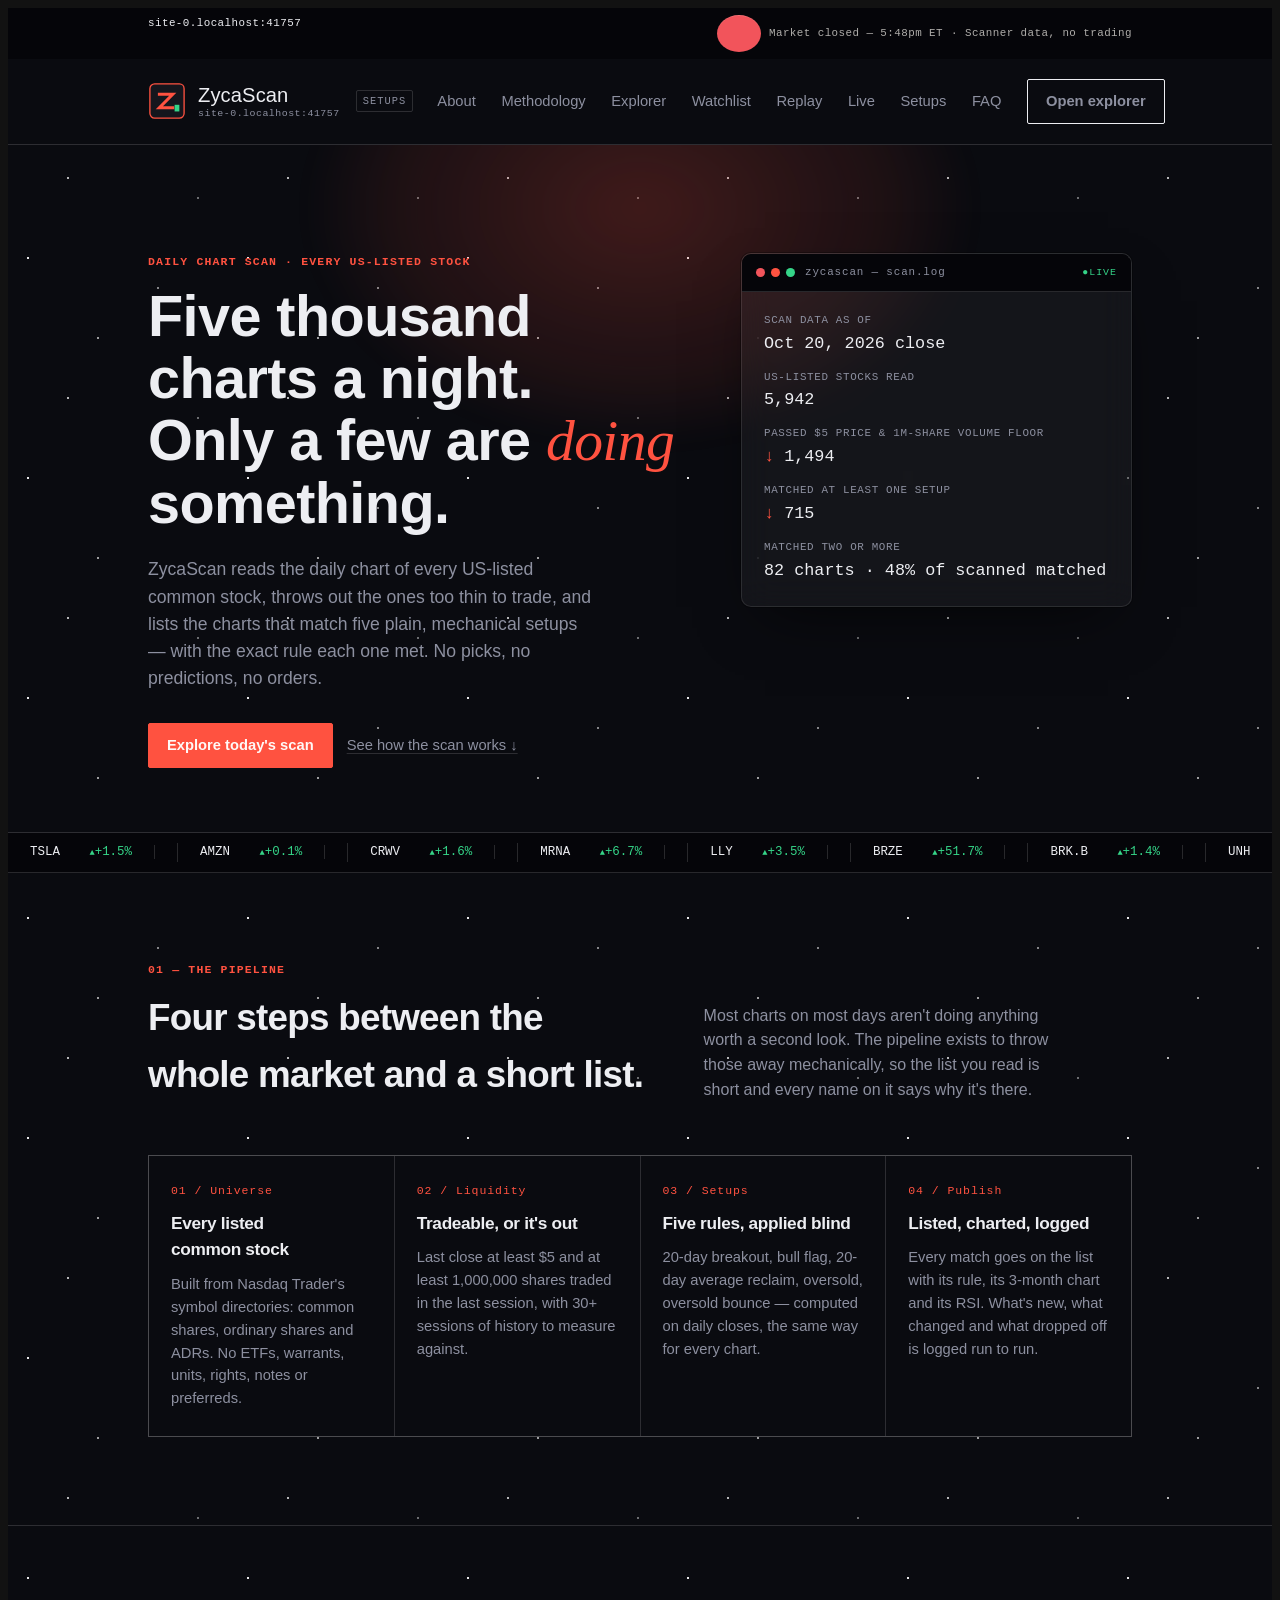
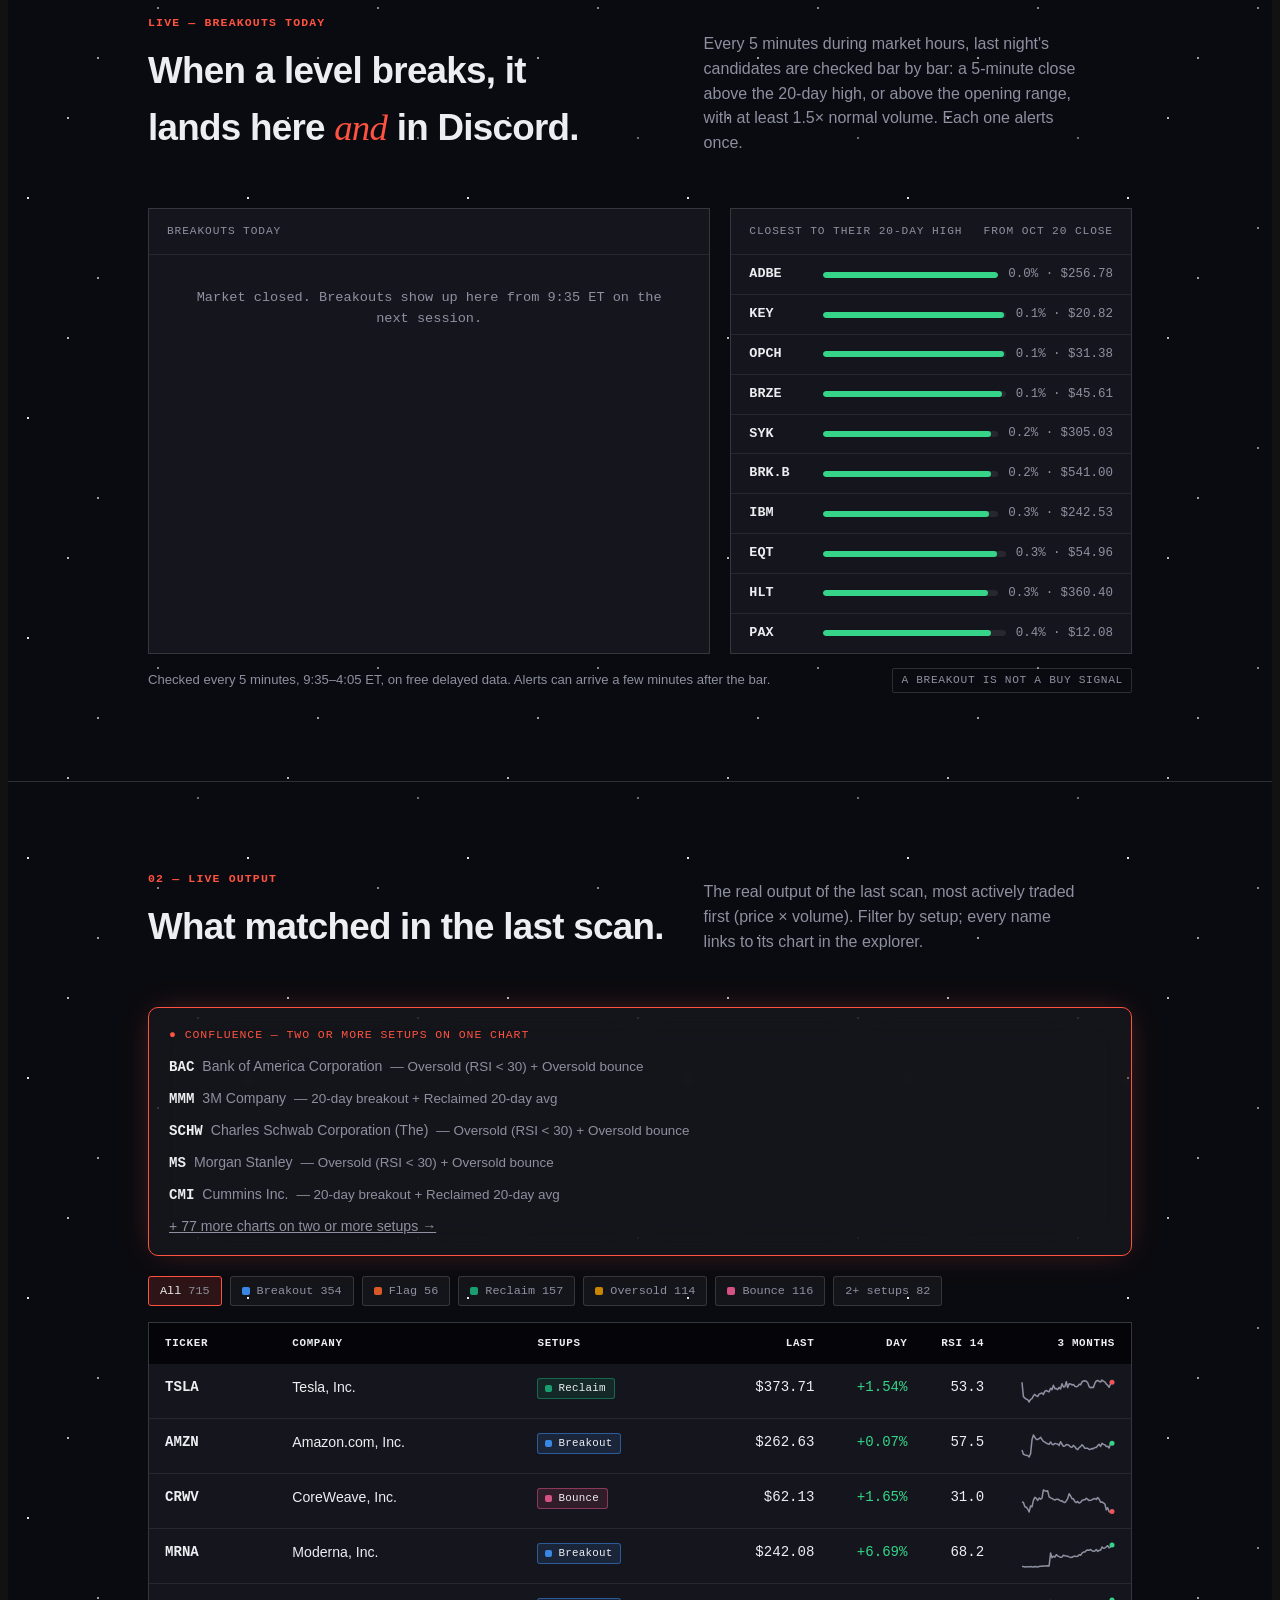
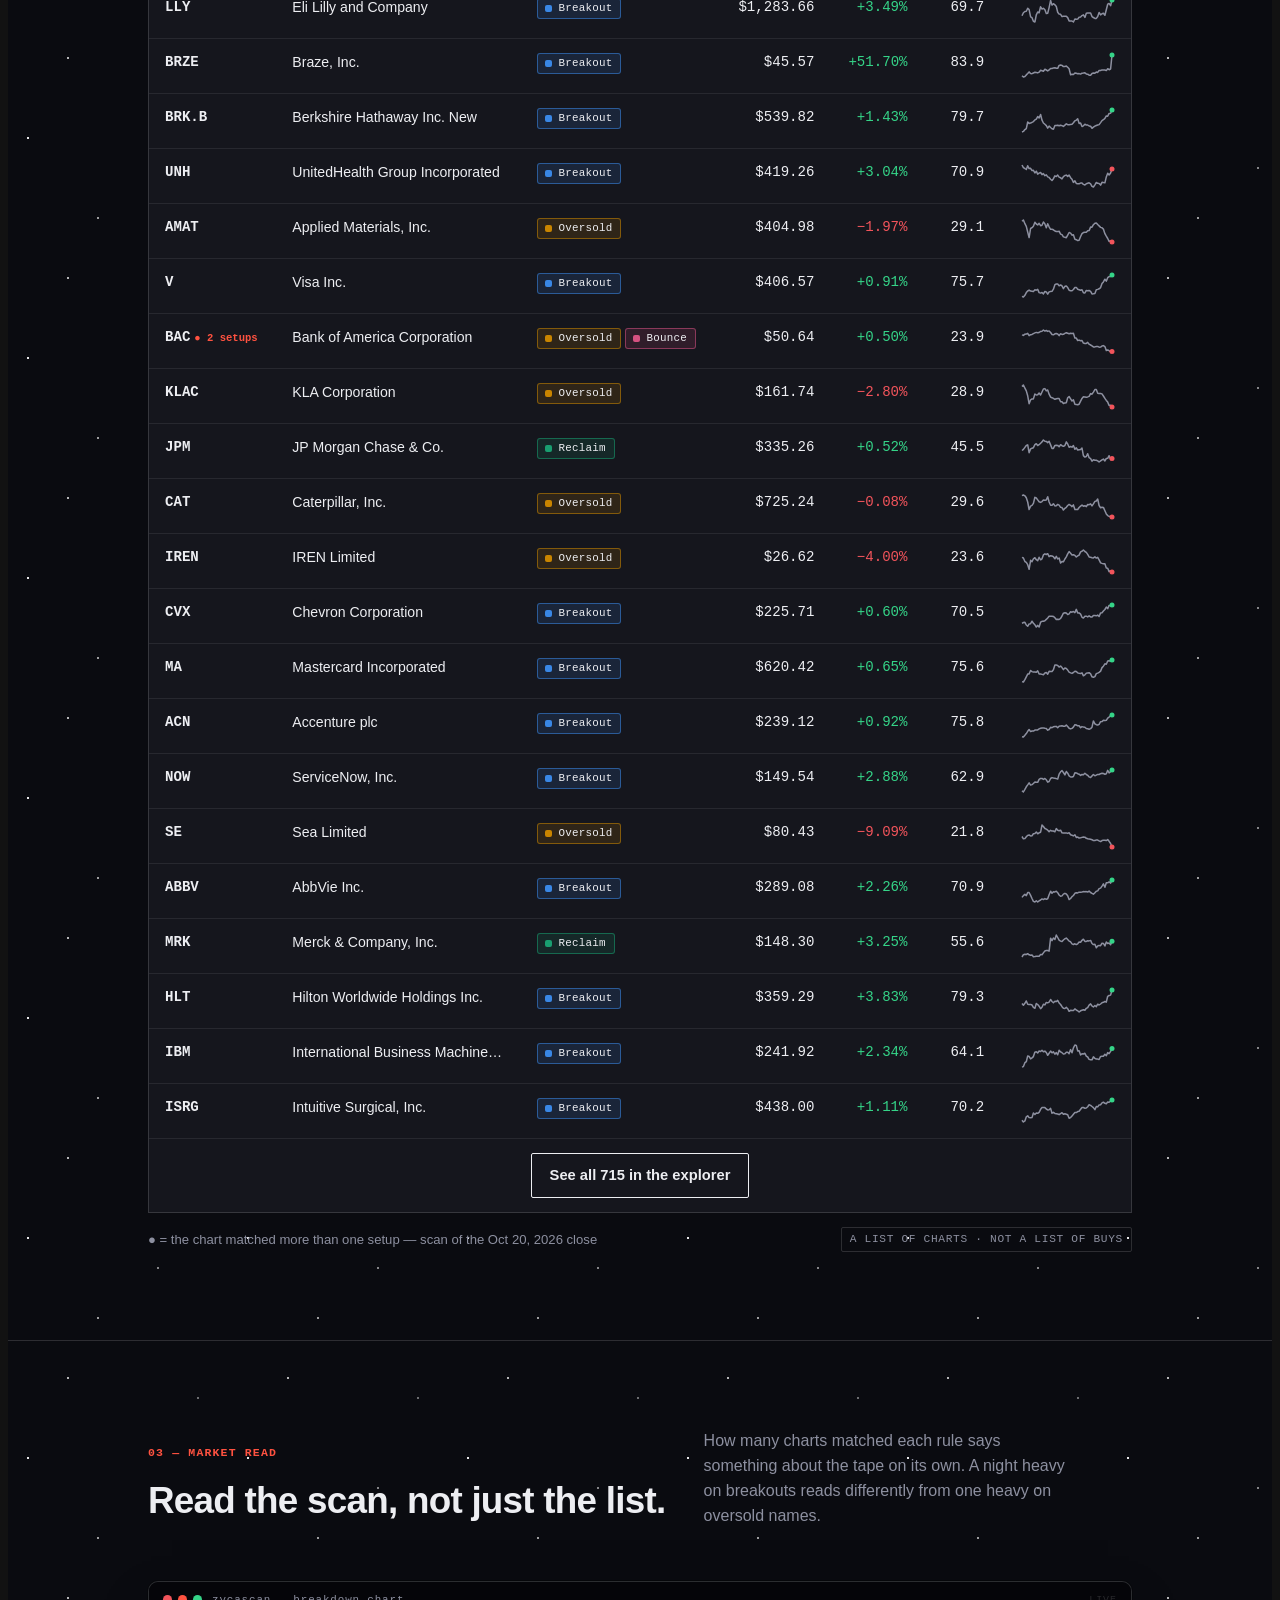
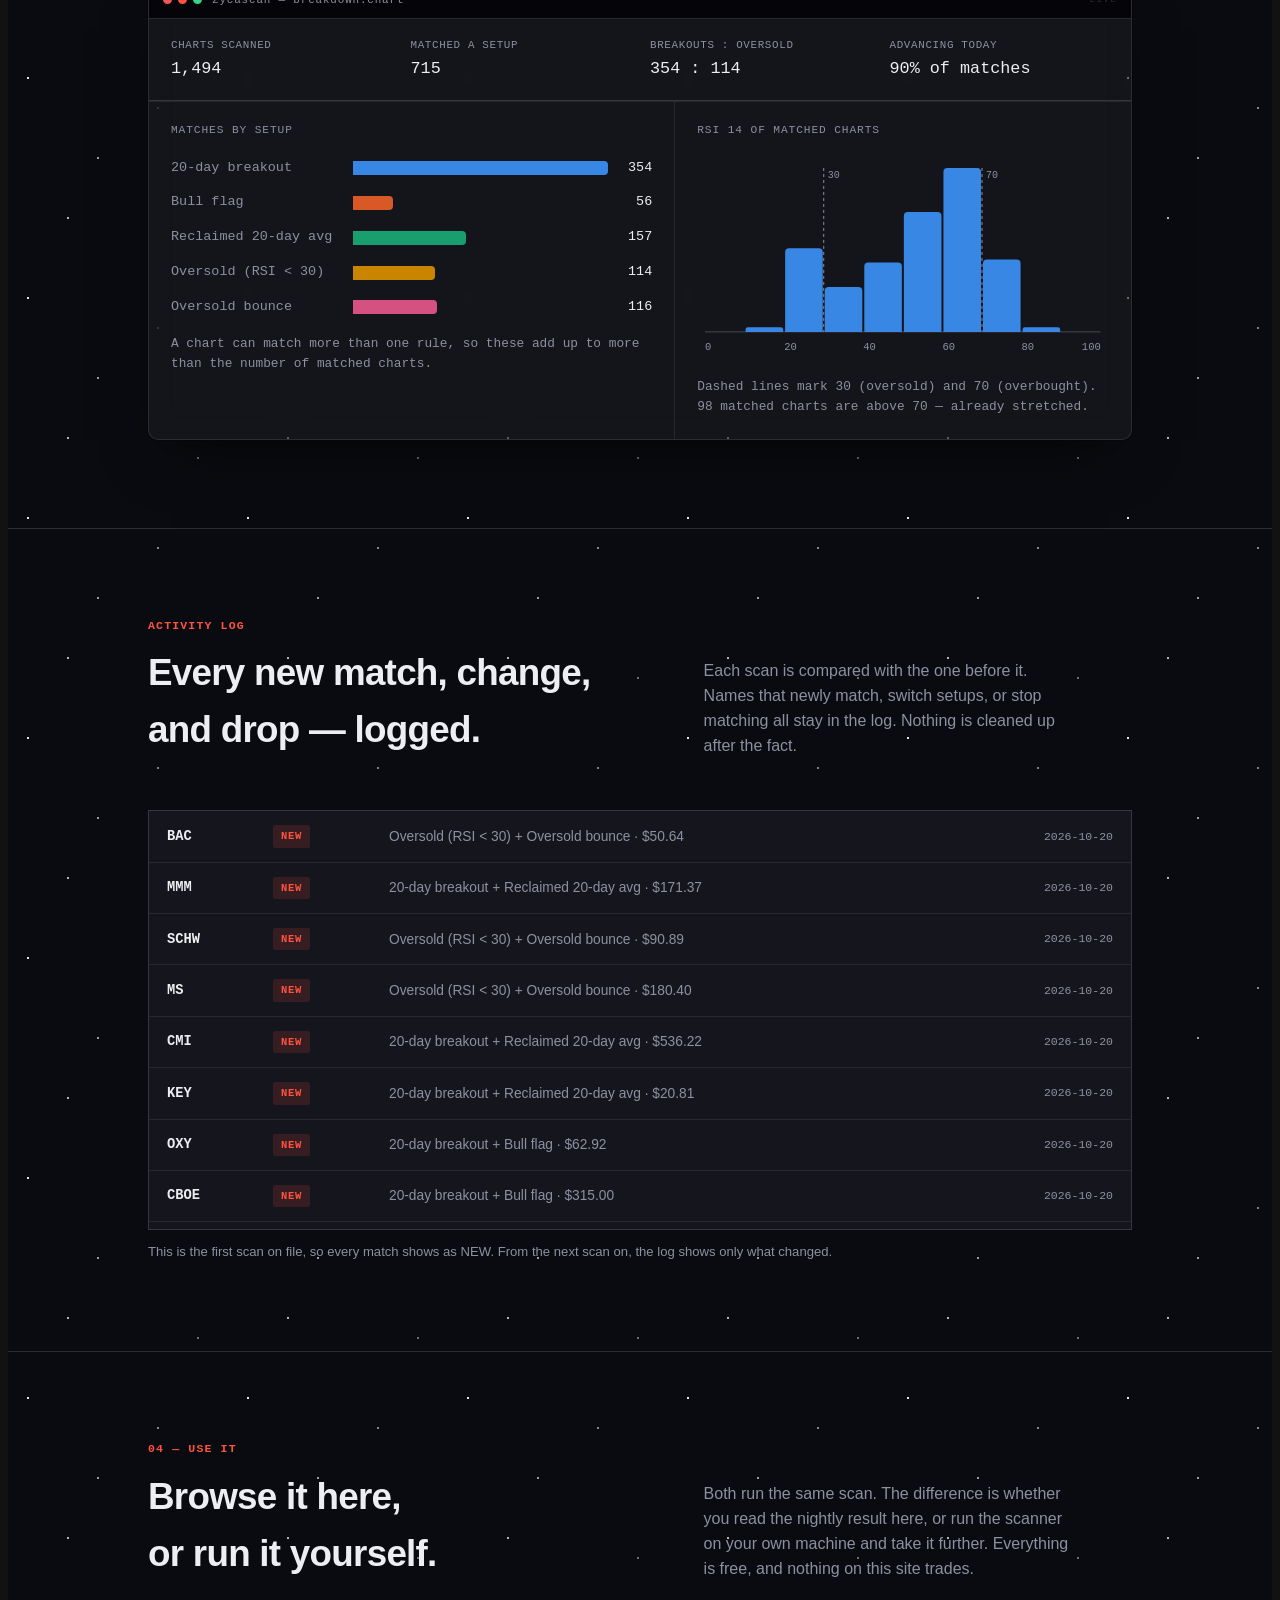
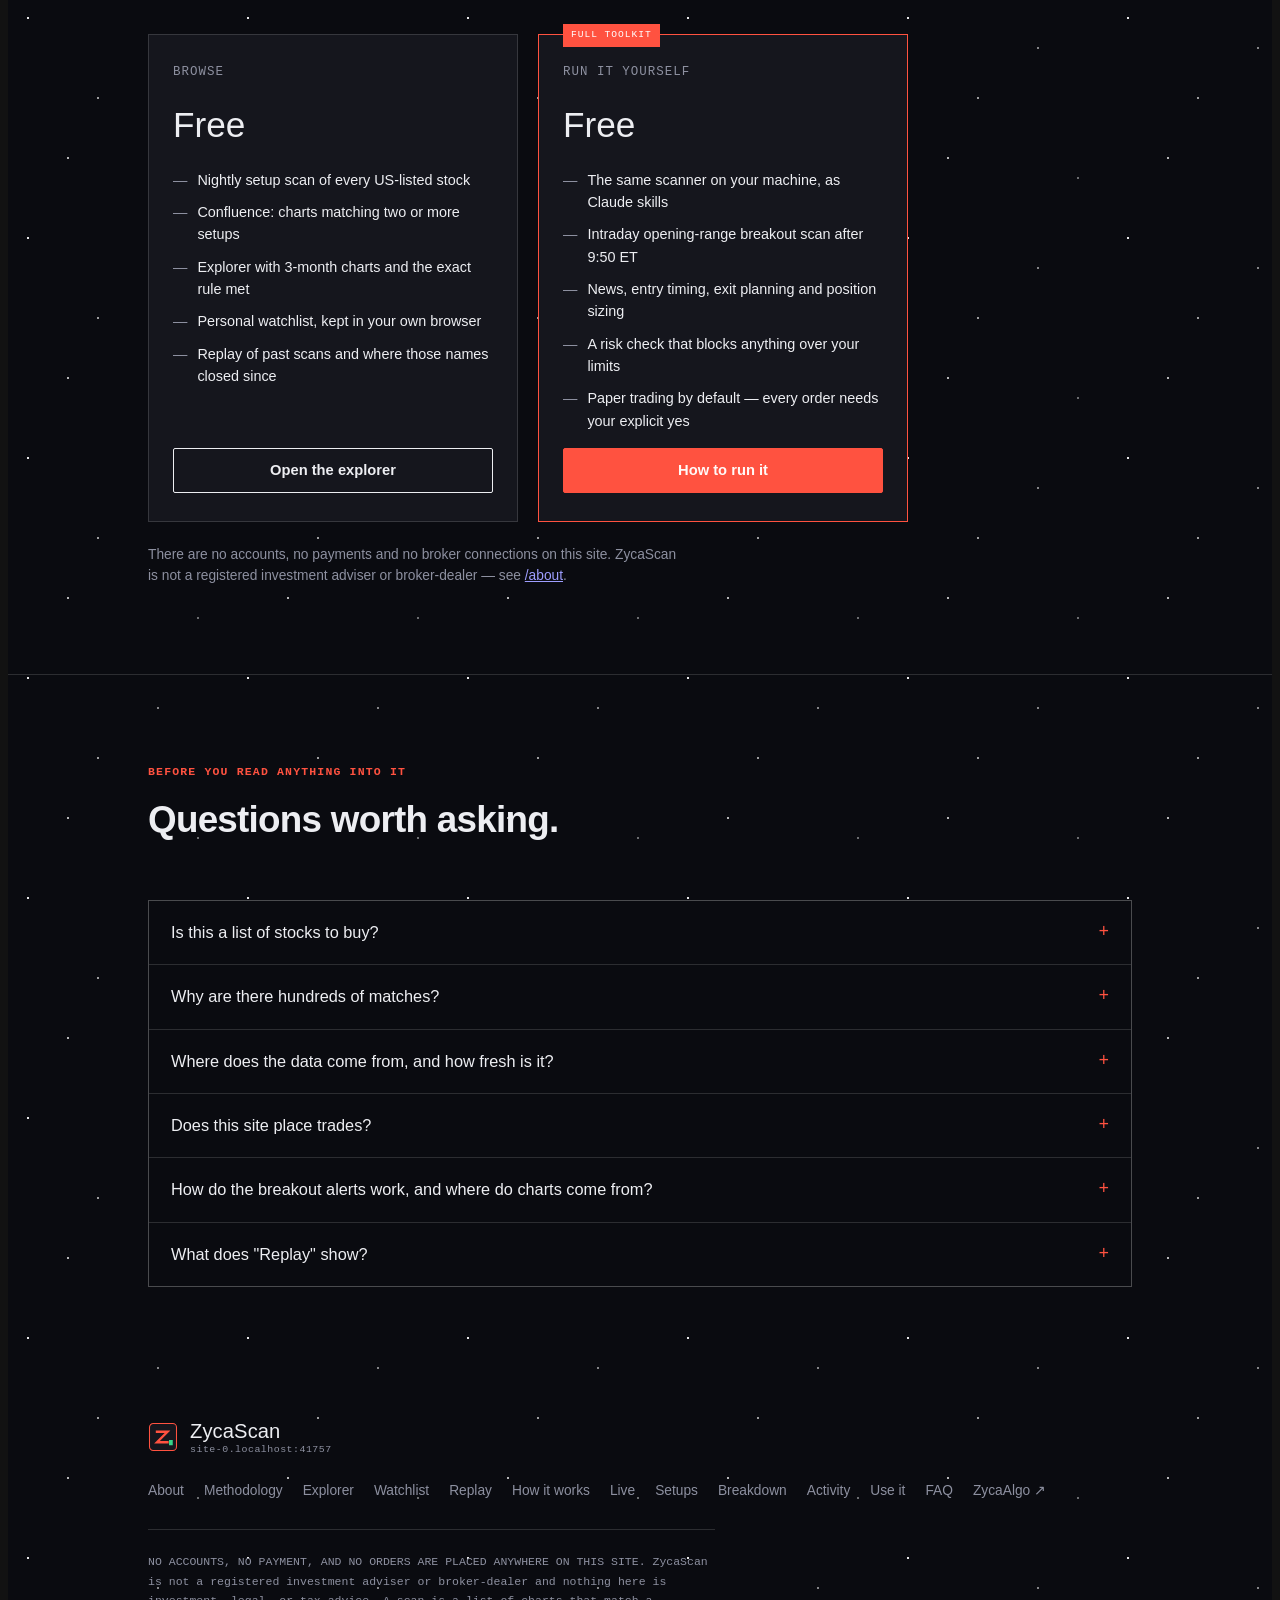
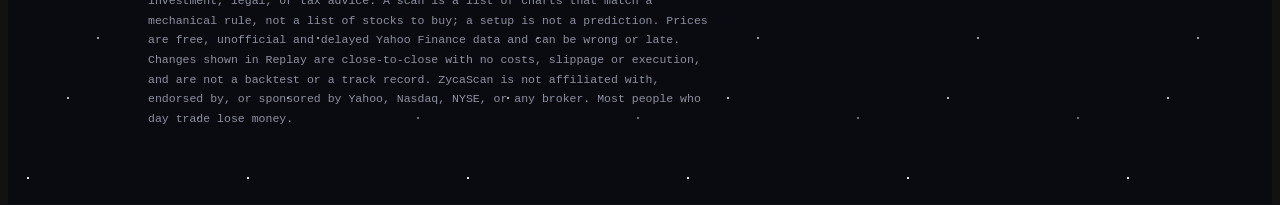
==== index.html @ f296db05 "ZycaScan: nightly setup scan, TradingView charts, Discord breakout alerts Static site (ZycaAlgo look" ====
<!doctype html>
<html lang="en">
<head>
<meta charset="utf-8">
<meta name="viewport" content="width=device-width, initial-scale=1">
<title>ZycaScan &mdash; every US chart, one setup scan a day</title>
<meta name="description" content="ZycaScan reads the daily chart of every US-listed stock, keeps the liquid ones, and lists the charts that match five mechanical setups: 20-day breakouts, bull flags, 20-day average reclaims, oversold, and oversold bounces.">
<link rel="icon" href="data:image/svg+xml,%3Csvg xmlns='http://www.w3.org/2000/svg' viewBox='0 0 40 40'%3E%3Crect x='2' y='2' width='36' height='36' rx='5' fill='%23ff5240' stroke='%23ff5240' stroke-width='1.4'/%3E%3Cpolyline points='12,13 26,13 12,27 26,27' stroke='%230a0b10' stroke-width='3.2' stroke-linecap='square' stroke-linejoin='miter' fill='none'/%3E%3Crect x='28' y='24' width='5' height='7' fill='%2335d488'/%3E%3C/svg%3E">
<link rel="stylesheet" href="/styles.css">
<link rel="stylesheet" href="/scan.css">
<script src="/app.js" defer></script>
</head>
<body>
<div class="il-root" id="top">

  <div data-zs="top"></div>

  <header class="il-hero">
    <div class="il-container il-hero-grid">
      <div>
        <div class="il-eyebrow">Daily chart scan &middot; every US-listed stock</div>
        <h1>Five thousand charts a night.<br>Only a few are <em>doing</em> something.</h1>
        <p class="il-hero-sub">ZycaScan reads the daily chart of every US-listed common stock, throws out the ones too thin to trade, and lists the charts that match five plain, mechanical setups &mdash; with the exact rule each one met. No picks, no predictions, no orders.</p>
        <div class="il-hero-cta">
          <a class="il-btn il-btn-primary" href="/explorer">Explore today's scan</a>
          <a class="il-link" href="#how">See how the scan works &darr;</a>
        </div>
      </div>
      <div class="il-docstamp" id="il-docstamp">
        <div class="il-term-bar">
          <span class="il-term-dots"><span></span><span></span><span></span></span>
          <span class="il-term-title">zycascan &mdash; scan.log</span>
          <span class="il-term-status" id="il-term-status">LOADING</span>
        </div>
        <dl>
          <div>
            <dt>Scan data as of</dt>
            <dd id="stat-asof">&mdash;</dd>
          </div>
          <div>
            <dt>US-listed stocks read</dt>
            <dd id="stat-universe">&mdash;</dd>
          </div>
          <div>
            <dt>Passed $5 price &amp; 1M-share volume floor</dt>
            <dd><span class="il-arrow">&darr;</span> <span id="stat-scanned">&mdash;</span></dd>
          </div>
          <div>
            <dt>Matched at least one setup</dt>
            <dd><span class="il-arrow">&darr;</span> <span id="stat-matched">&mdash;</span></dd>
          </div>
          <div>
            <dt>Matched two or more</dt>
            <dd id="stat-confluence">&mdash;</dd>
          </div>
        </dl>
      </div>
    </div>
  </header>

  <div class="il-ticker-wrap" aria-hidden="true">
    <div class="il-ticker" id="il-ticker-track"><span>Loading scan&hellip;</span></div>
  </div>

  <section class="il-section" id="how">
    <div class="il-container">
      <div class="il-section-head">
        <div>
          <div class="il-eyebrow">01 &mdash; The pipeline</div>
          <h2>Four steps between the whole market and a short list.</h2>
        </div>
        <p>Most charts on most days aren't doing anything worth a second look. The pipeline exists to throw those away mechanically, so the list you read is short and every name on it says why it's there.</p>
      </div>
      <div class="il-steps">
        <div class="il-step">
          <span class="il-step-no">01 / Universe</span>
          <h3>Every listed common stock</h3>
          <p>Built from Nasdaq Trader's symbol directories: common shares, ordinary shares and ADRs. No ETFs, warrants, units, rights, notes or preferreds.</p>
        </div>
        <div class="il-step">
          <span class="il-step-no">02 / Liquidity</span>
          <h3>Tradeable, or it's out</h3>
          <p>Last close at least $5 and at least 1,000,000 shares traded in the last session, with 30+ sessions of history to measure against.</p>
        </div>
        <div class="il-step">
          <span class="il-step-no">03 / Setups</span>
          <h3>Five rules, applied blind</h3>
          <p>20-day breakout, bull flag, 20-day average reclaim, oversold, oversold bounce &mdash; computed on daily closes, the same way for every chart.</p>
        </div>
        <div class="il-step">
          <span class="il-step-no">04 / Publish</span>
          <h3>Listed, charted, logged</h3>
          <p>Every match goes on the list with its rule, its 3-month chart and its RSI. What's new, what changed and what dropped off is logged run to run.</p>
        </div>
      </div>
    </div>
  </section>

  <section class="il-section" id="live">
    <div class="il-container">
      <div class="il-section-head">
        <div>
          <div class="il-eyebrow">Live &mdash; breakouts today</div>
          <h2>When a level breaks, it lands here <em>and</em> in Discord.</h2>
        </div>
        <p>Every 5 minutes during market hours, last night's candidates are checked bar by bar: a 5-minute close above the 20-day high, or above the opening range, with at least 1.5&times; normal volume. Each one alerts once.</p>
      </div>
      <div class="zs-live-grid">
        <div class="zs-panel-box">
          <h3><span id="live-title">Breakouts today</span><span id="live-count"></span></h3>
          <div id="live-list"><div class="il-activity-empty">Loading&hellip;</div></div>
        </div>
        <div class="zs-panel-box">
          <h3><span>Closest to their 20-day high</span><span id="near-asof"></span></h3>
          <div id="near-list"><div class="il-activity-empty">Loading&hellip;</div></div>
        </div>
      </div>
      <div class="il-caption">
        <span id="live-caption">Checked every 5 minutes, 9:35&ndash;4:05 ET, on free delayed data. Alerts can arrive a few minutes after the bar.</span>
        <span class="il-tag">A BREAKOUT IS NOT A BUY SIGNAL</span>
      </div>
    </div>
  </section>

  <section class="il-section" id="setups">
    <div class="il-container">
      <div class="il-section-head">
        <div>
          <div class="il-eyebrow">02 &mdash; Live output</div>
          <h2>What matched in the last scan.</h2>
        </div>
        <p>The real output of the last scan, most actively traded first (price &times; volume). Filter by setup; every name links to its chart in the explorer.</p>
      </div>
      <div id="confluence-highlight" class="il-cluster-highlight" hidden>
        <div class="il-cluster-highlight-head">&#9679; Confluence &mdash; two or more setups on one chart</div>
        <div id="confluence-list" class="il-cluster-highlight-list"></div>
      </div>
      <div class="zs-filters" id="setup-filters" role="group" aria-label="Filter by setup"></div>
      <div class="il-tablewrap">
        <table class="il-signals">
          <thead>
            <tr>
              <th>Ticker</th>
              <th class="zs-col-name">Company</th>
              <th>Setups</th>
              <th class="il-num">Last</th>
              <th class="il-num">Day</th>
              <th class="il-num">RSI 14</th>
              <th class="il-num">3 months</th>
            </tr>
          </thead>
          <tbody id="signals-tbody">
            <tr><td colspan="7" class="zs-muted">Loading the last scan&hellip;</td></tr>
          </tbody>
        </table>
        <div class="zs-more"><a class="il-btn" id="more-link" href="/explorer">See every match in the explorer</a></div>
      </div>
      <div class="il-caption">
        <span>&#9679; = the chart matched more than one setup<span id="signals-asof"></span></span>
        <span class="il-tag">A LIST OF CHARTS &middot; NOT A LIST OF BUYS</span>
      </div>
    </div>
  </section>

  <section class="il-section" id="breakdown">
    <div class="il-container">
      <div class="il-section-head">
        <div>
          <div class="il-eyebrow">03 &mdash; Market read</div>
          <h2>Read the scan, not just the list.</h2>
        </div>
        <p>How many charts matched each rule says something about the tape on its own. A night heavy on breakouts reads differently from one heavy on oversold names.</p>
      </div>
      <div class="il-docstamp">
        <div class="il-term-bar">
          <span class="il-term-dots"><span></span><span></span><span></span></span>
          <span class="il-term-title">zycascan &mdash; breakdown.chart</span>
          <span class="il-term-status" id="chart-term-status">LOADING</span>
        </div>
        <dl class="il-chart-stats">
          <div><dt>Charts scanned</dt><dd id="bd-scanned">&mdash;</dd></div>
          <div><dt>Matched a setup</dt><dd id="bd-matched">&mdash;</dd></div>
          <div><dt>Breakouts : oversold</dt><dd id="bd-tilt">&mdash;</dd></div>
          <div><dt>Advancing today</dt><dd id="bd-adv">&mdash;</dd></div>
        </dl>
        <div class="zs-panels">
          <div class="zs-panel">
            <h3>Matches by setup</h3>
            <div id="setup-bars"></div>
            <p class="zs-panel-note">A chart can match more than one rule, so these add up to more than the number of matched charts.</p>
          </div>
          <div class="zs-panel">
            <h3>RSI 14 of matched charts</h3>
            <div id="rsi-hist"></div>
            <p class="zs-panel-note" id="rsi-note">Dashed lines mark 30 (oversold) and 70 (overbought).</p>
          </div>
        </div>
      </div>
    </div>
  </section>

  <section class="il-section" id="activity">
    <div class="il-container">
      <div class="il-section-head">
        <div>
          <div class="il-eyebrow">Activity log</div>
          <h2>Every new match, change, and drop &mdash; logged.</h2>
        </div>
        <p>Each scan is compared with the one before it. Names that newly match, switch setups, or stop matching all stay in the log. Nothing is cleaned up after the fact.</p>
      </div>
      <div class="il-activity-list" id="activity-list">
        <div class="il-activity-empty">Loading activity&hellip;</div>
      </div>
      <p class="zs-activity-note" id="activity-note"></p>
    </div>
  </section>

  <section class="il-section" id="use">
    <div class="il-container">
      <div class="il-section-head">
        <div>
          <div class="il-eyebrow">04 &mdash; Use it</div>
          <h2>Browse it here, or run it yourself.</h2>
        </div>
        <p>Both run the same scan. The difference is whether you read the nightly result here, or run the scanner on your own machine and take it further. Everything is free, and nothing on this site trades.</p>
      </div>
      <div class="il-tiers il-tiers-two">
        <div class="il-tier">
          <span class="il-tier-name">Browse</span>
          <div class="il-tier-price">Free</div>
          <ul>
            <li>Nightly setup scan of every US-listed stock</li>
            <li>Confluence: charts matching two or more setups</li>
            <li>Explorer with 3-month charts and the exact rule met</li>
            <li>Personal watchlist, kept in your own browser</li>
            <li>Replay of past scans and where those names closed since</li>
          </ul>
          <a class="il-btn" href="/explorer">Open the explorer</a>
        </div>
        <div class="il-tier il-tier-featured zs-tier-run">
          <span class="il-tier-name">Run it yourself</span>
          <div class="il-tier-price">Free</div>
          <ul>
            <li>The same scanner on your machine, as Claude skills</li>
            <li>Intraday opening-range breakout scan after 9:50 ET</li>
            <li>News, entry timing, exit planning and position sizing</li>
            <li>A risk check that blocks anything over your limits</li>
            <li>Paper trading by default &mdash; every order needs your explicit yes</li>
          </ul>
          <a class="il-btn il-btn-primary" href="/methodology#run-it">How to run it</a>
        </div>
      </div>
      <p class="il-tier-note">There are no accounts, no payments and no broker connections on this site. ZycaScan is not a registered investment adviser or broker-dealer &mdash; see <a href="/about#legal">/about</a>.</p>
    </div>
  </section>

  <section class="il-section" id="faq" style="border-bottom:none;">
    <div class="il-container">
      <div class="il-section-head">
        <div>
          <div class="il-eyebrow">Before you read anything into it</div>
          <h2>Questions worth asking.</h2>
        </div>
      </div>
      <div class="il-faq">
        <details class="il-faq-item">
          <summary>Is this a list of stocks to buy?</summary>
          <div class="il-faq-body">No. It's a list of charts that matched a mechanical rule on the last close. A setup is a description of what a chart did, not a prediction of what it will do, and plenty of breakouts fail the next day. ZycaScan doesn't know your money, your risk, or your plan.</div>
        </details>
        <details class="il-faq-item">
          <summary>Why are there hundreds of matches?</summary>
          <div class="il-faq-body">Because the rules are deliberately simple and run on daily closes only. On a strong day hundreds of charts close at a 20-day high; on a weak one, hundreds go oversold. Use the filters, look at confluence, and start from names you already know.</div>
        </details>
        <details class="il-faq-item">
          <summary>Where does the data come from, and how fresh is it?</summary>
          <div class="il-faq-body">The symbol list comes from Nasdaq Trader's public directories; prices come from Yahoo Finance's free chart data, which is unofficial and can lag or be wrong. The scan runs on completed daily closes, so it describes the last session, not the market right now. The timestamp on every page says which close it is.</div>
        </details>
        <details class="il-faq-item">
          <summary>Does this site place trades?</summary>
          <div class="il-faq-body">No. There is no account, no broker connection and no order anywhere on this site. If you run the scanner yourself as Claude skills, orders go to a paper account by default and only after a risk check passes and you type an explicit yes for that one order.</div>
        </details>
        <details class="il-faq-item">
          <summary>How do the breakout alerts work, and where do charts come from?</summary>
          <div class="il-faq-body">Each night the scan sets a 20-day-high level for up to 150 candidates. Every 5 minutes during market hours, a 5-minute bar that closes above its level (or above the opening range) on at least 1.5&times; normal volume is posted to Discord once and listed in the Live section. Detection runs on free Yahoo data. The interactive charts in the explorer are TradingView's own embedded widget, on TradingView's data, so prices can differ slightly. See <a href="/methodology#alerts">the methodology</a> for the exact rules.</div>
        </details>
        <details class="il-faq-item">
          <summary>What does "Replay" show?</summary>
          <div class="il-faq-body">What each past scan listed, and the change from the close it was flagged at to the latest close. Close to close, no costs, no slippage, and only as many scans as have been run. It's a record, not a backtest and not a track record.</div>
        </details>
      </div>
    </div>
  </section>

  <div data-zs="footer"></div>
</div>

<script>
document.addEventListener('DOMContentLoaded', function () {
  var ZS = window.ZS;
  var TOP_N = 25;
  var filter = 'all';
  var data = null;

  function setLive(id, text) { var el = document.getElementById(id); if (el) el.textContent = text; }

  ZS.load('latest.json').then(function (d) {
    data = d;
    var f = d.funnel || {};
    document.getElementById('il-docstamp').classList.add('il-live');
    setLive('il-term-status', 'LIVE');
    setLive('stat-asof', ZS.dateLabel(d.as_of) + ' close');
    ZS.animateCount(document.getElementById('stat-universe'), f.universe || 0, function (v) { return ZS.int(Math.round(v)); });
    ZS.animateCount(document.getElementById('stat-scanned'), f.scanned || 0, function (v) { return ZS.int(Math.round(v)); });
    ZS.animateCount(document.getElementById('stat-matched'), f.matched || 0, function (v) { return ZS.int(Math.round(v)); });
    setLive('stat-confluence', ZS.int(f.confluence) + ' charts · ' + (f.scanned ? (f.matched / f.scanned * 100).toFixed(0) : '0') + '% of scanned matched');
    setLive('signals-asof', ' — scan of the ' + ZS.dateLabel(d.as_of) + ' close');

    ticker(d);
    filters(d);
    table();
    confluence(d);
    breakdown(d);
  }).catch(function (e) {
    setLive('il-term-status', 'NO DATA');
    document.getElementById('signals-tbody').innerHTML = '<tr><td colspan="7" class="zs-muted">No scan published yet. Run the scanner and scripts/build_data.py, then redeploy.</td></tr>';
    console.error(e);
  });

  function ticker(d) {
    var track = document.getElementById('il-ticker-track');
    var items = d.hits.filter(function (h) { return h.chg != null; }).slice(0, 18);
    if (!items.length) return;
    var html = items.map(function (h) {
      return '<span>' + ZS.esc(h.s) + ' <span class="' + (h.chg >= 0 ? 'il-up' : 'il-down') + '">' + ZS.pct(h.chg, 1).replace('−', '-') + '</span></span>';
    }).join('');
    track.innerHTML = html + html;
  }

  function filters(d) {
    var box = document.getElementById('setup-filters');
    var multi = d.hits.filter(function (h) { return h.set.length > 1; }).length;
    var opts = [{ id: 'all', label: 'All', n: d.hits.length }]
      .concat(ZS.SETUPS.map(function (s) { return { id: s.id, label: s.short, n: d.counts[s.id] || 0, color: s.color }; }))
      .concat([{ id: 'multi', label: '2+ setups', n: multi }]);
    box.innerHTML = opts.map(function (o) {
      return '<button type="button" class="zs-filter" data-f="' + o.id + '" aria-pressed="' + (o.id === filter) + '">' +
        (o.color ? '<i style="background:' + o.color + '"></i>' : '') + ZS.esc(o.label) + ' <span class="zs-n">' + ZS.int(o.n) + '</span></button>';
    }).join('');
    box.addEventListener('click', function (e) {
      var b = e.target.closest('[data-f]');
      if (!b) return;
      filter = b.getAttribute('data-f');
      box.querySelectorAll('[data-f]').forEach(function (x) { x.setAttribute('aria-pressed', x === b); });
      table();
    });
  }

  function matches(h) {
    if (filter === 'all') return true;
    if (filter === 'multi') return h.set.length > 1;
    return h.set.indexOf(filter) !== -1;
  }

  function table() {
    var rows = data.hits.filter(matches);
    var tbody = document.getElementById('signals-tbody');
    tbody.innerHTML = rows.slice(0, TOP_N).map(function (h) { return ZS.hitRow(h, { clickable: true }); }).join('') ||
      '<tr><td colspan="7" class="zs-muted">Nothing matched this setup in the last scan.</td></tr>';
    var more = document.getElementById('more-link');
    more.textContent = rows.length > TOP_N ? 'See all ' + ZS.int(rows.length) + ' in the explorer' : 'Open the explorer';
    more.href = '/explorer' + (filter !== 'all' ? '?setup=' + filter : '');
  }

  document.getElementById('signals-tbody').addEventListener('click', function (e) {
    var tr = e.target.closest('tr[data-s]');
    if (tr) location.href = '/explorer?s=' + encodeURIComponent(tr.getAttribute('data-s'));
  });
  document.getElementById('signals-tbody').addEventListener('keydown', function (e) {
    var tr = e.target.closest('tr[data-s]');
    if (tr && (e.key === 'Enter' || e.key === ' ')) { e.preventDefault(); location.href = '/explorer?s=' + encodeURIComponent(tr.getAttribute('data-s')); }
  });

  function confluence(d) {
    var multi = d.hits.filter(function (h) { return h.set.length > 1; });
    if (!multi.length) return;
    // three-setup charts first, then the most traded
    multi.sort(function (a, b) { return b.set.length - a.set.length || b.dv - a.dv; });
    document.getElementById('confluence-list').innerHTML = multi.slice(0, 5).map(function (h) {
      return '<div class="il-cluster-item"><a class="il-cluster-ticker" href="/explorer?s=' + encodeURIComponent(h.s) + '">' + ZS.esc(h.s) + '</a>' +
        '<span class="il-cluster-company">' + ZS.esc(h.n) + '</span>' +
        '<span class="il-cluster-insiders">' + h.set.map(function (s) { return ZS.SETUP[s] ? ZS.SETUP[s].label : s; }).join(' + ') + '</span></div>';
    }).join('') + (multi.length > 5 ? '<div class="il-cluster-item zs-muted"><a href="/explorer?setup=multi">+ ' + (multi.length - 5) + ' more charts on two or more setups &rarr;</a></div>' : '');
    document.getElementById('confluence-highlight').hidden = false;
  }

  function breakdown(d) {
    var f = d.funnel || {};
    setLive('chart-term-status', 'LIVE');
    ZS.animateCount(document.getElementById('bd-scanned'), f.scanned || 0, function (v) { return ZS.int(Math.round(v)); });
    ZS.animateCount(document.getElementById('bd-matched'), f.matched || 0, function (v) { return ZS.int(Math.round(v)); });
    var bo = d.counts.breakout_20d || 0, os = d.counts.oversold || 0;
    setLive('bd-tilt', bo + ' : ' + os);
    var withChg = d.hits.filter(function (h) { return h.chg != null; });
    var adv = withChg.filter(function (h) { return h.chg > 0; }).length;
    var advEl = document.getElementById('bd-adv');
    advEl.textContent = withChg.length ? (adv / withChg.length * 100).toFixed(0) + '% of matches' : '—';

    var scanned = f.scanned || 1;
    ZS.hbars(document.getElementById('setup-bars'), ZS.SETUPS.map(function (s) {
      var meta = (d.setups || []).filter(function (x) { return x.id === s.id; })[0] || {};
      var n = d.counts[s.id] || 0;
      return {
        label: s.label, value: n, color: s.color,
        tip: '<b>' + ZS.esc(s.label) + '</b><br>' + ZS.int(n) + ' charts · ' + (n / scanned * 100).toFixed(1) + '% of scanned<br><span class="zs-muted">' + ZS.esc(meta.rule || '') + '</span>'
      };
    }));

    var bins = [];
    for (var i = 0; i < 10; i++) bins.push({ label: String(i * 10), value: 0, lo: i * 10 });
    d.hits.forEach(function (h) { if (h.rsi != null) bins[Math.min(9, Math.floor(h.rsi / 10))].value++; });
    bins.forEach(function (b) { b.tip = '<b>RSI ' + b.lo + '–' + (b.lo + 10) + '</b><br>' + ZS.int(b.value) + ' matched charts'; });
    ZS.histogram(document.getElementById('rsi-hist'), bins, [{ at: 30, label: '30' }, { at: 70, label: '70' }]);
    var hot = d.hits.filter(function (h) { return h.rsi >= 70; }).length;
    setLive('rsi-note', 'Dashed lines mark 30 (oversold) and 70 (overbought). ' + hot + ' matched charts are above 70 — already stretched.');
  }

  // Live breakouts + closest to their level
  Promise.all([
    ZS.load('alerts/today.json').catch(function () { return null; }),
    ZS.load('alerts/candidates.json').catch(function () { return null; })
  ]).then(function (res) {
    var today = res[0], cand = res[1];
    var list = document.getElementById('live-list');
    var nyDate = ZS.nyNow().date;
    var alerts = (today && today.alerts) || [];
    var isToday = today && today.date === nyDate;
    document.getElementById('live-title').textContent = today && !isToday && alerts.length
      ? 'Breakouts · ' + ZS.dateLabel(today.date) : 'Breakouts today';
    document.getElementById('live-count').textContent = alerts.length ? alerts.length + ' alert' + (alerts.length === 1 ? '' : 's') : '';
    if (!alerts.length || (!isToday && !alerts.length)) {
      var st = ZS.marketState();
      list.innerHTML = '<div class="il-activity-empty">' + (st.open
        ? 'No breakouts yet today. Watching ' + ((cand && cand.levels.length) || 0) + ' levels and ' + ((cand && cand.orb.length) || 0) + ' opening ranges.'
        : 'Market closed. Breakouts show up here from 9:35 ET on the next session.') + '</div>';
    } else {
      list.innerHTML = alerts.slice().reverse().slice(0, 25).map(function (x) {
        var detail = '<b>' + ZS.money(x.close) + '</b> &gt; ' + ZS.money(x.level) +
          ' · ' + ZS.pct(x.over, 1) + (x.vol != null ? ' · ' + x.vol.toFixed(1) + '× vol' : '') + (x.gap ? ' · gap' : '');
        return '<div class="zs-break-row">' +
          '<span class="zs-break-time">' + ZS.esc(x.bar) + '</span>' +
          '<a class="zs-break-sym" href="/explorer?s=' + encodeURIComponent(x.s) + '">' + ZS.esc(x.s) + '</a>' +
          '<span class="zs-break-kind zs-k-' + x.type + '">' + (x.type === '20d' ? '20-DAY HIGH' : 'OPEN RANGE') + '</span>' +
          '<span class="zs-break-detail" title="' + ZS.esc(x.n || '') + '">' + detail + '</span>' +
          '<a class="zs-break-link" href="https://www.tradingview.com/chart/?symbol=' + encodeURIComponent(x.s) + '" target="_blank" rel="noopener">TradingView &#8599;</a>' +
          '</div>';
      }).join('');
    }
    if (today && today.checked_at) {
      var t = new Date(today.checked_at);
      document.getElementById('live-caption').textContent = 'Updated ' + t.toLocaleTimeString('en-US', { timeZone: 'America/New_York', hour: 'numeric', minute: '2-digit' }) +
        ' ET · every 5 minutes, 9:35–4:05 ET, on free delayed data. Alerts can arrive a few minutes after the bar.';
    }

    var near = document.getElementById('near-list');
    var rows = ((cand && cand.levels) || []).filter(function (x) { return x.dist > 0; })
      .sort(function (a, b) { return a.dist - b.dist; }).slice(0, 10);
    if (cand) document.getElementById('near-asof').textContent = 'from ' + ZS.dateLabel(cand.as_of, false) + ' close';
    near.innerHTML = rows.length ? rows.map(function (x) {
      var w = Math.max(4, 100 - x.dist * 20); // 0% away = full bar, 5%+ away = nearly empty
      return '<div class="zs-near-row"><a class="zs-break-sym" href="/explorer?s=' + encodeURIComponent(x.s) + '">' + ZS.esc(x.s) + '</a>' +
        '<span class="zs-near-bar" title="' + x.dist.toFixed(2) + '% below ' + ZS.money(x.level) + '"><i style="width:' + w.toFixed(0) + '%"></i></span>' +
        '<span class="zs-near-val">' + x.dist.toFixed(1) + '% · ' + ZS.money(x.level) + '</span></div>';
    }).join('') : '<div class="il-activity-empty">No levels set yet. They are built after each nightly scan.</div>';
  });

  // Activity log
  ZS.load('activity.json').then(function (a) {
    var list = document.getElementById('activity-list');
    var ev = a.events || [];
    if (!ev.length) { list.innerHTML = '<div class="il-activity-empty">No activity logged yet.</div>'; return; }
    var badge = { NEW: ['zs-new', 'NEW'], DROPPED: ['zs-dropped', 'DROPPED'], CHANGED: ['zs-changed', 'CHANGED'] };
    list.innerHTML = ev.slice(0, 30).map(function (e) {
      var b = badge[e.type] || ['', e.type];
      var labels = e.set.map(function (s) { return ZS.SETUP[s] ? ZS.SETUP[s].label : s; }).join(' + ');
      var detail = e.type === 'DROPPED' ? 'no longer matches — was ' + labels
        : e.type === 'CHANGED' ? labels + ' (was ' + e.was.map(function (s) { return ZS.SETUP[s] ? ZS.SETUP[s].label : s; }).join(' + ') + ')'
        : labels;
      detail += e.p != null ? ' · ' + ZS.money(e.p) : '';
      return '<div class="il-activity-row">' +
        '<span class="il-activity-ticker">' + ZS.esc(e.s) + '</span>' +
        '<span class="il-activity-badge ' + b[0] + '">' + b[1] + '</span>' +
        '<span class="il-activity-detail" title="' + ZS.esc(detail) + '">' + ZS.esc(detail) + '</span>' +
        '<span class="il-activity-time">' + ZS.esc(e.date) + '</span></div>';
    }).join('');
    var dates = {};
    ev.forEach(function (e) { dates[e.date] = 1; });
    if (Object.keys(dates).length === 1 && a.first_run === ev[0].date) {
      document.getElementById('activity-note').textContent = 'This is the first scan on file, so every match shows as NEW. From the next scan on, the log shows only what changed.';
    } else {
      document.getElementById('activity-note').textContent = 'Showing the 30 most recent events. Within a day, charts on more setups and the most traded come first.';
    }
  }).catch(function () {
    document.getElementById('activity-list').innerHTML = '<div class="il-activity-empty">No activity logged yet.</div>';
  });
});
</script>
</body>
</html>
---- styles.css ----
/* Dark trading-terminal theme: near-black stock, off-white type, a
     brighter red accent that can actually glow. Cards read as glass
     panels floating over a starfield rather than flat fills. */
  :root {
    color-scheme: dark;
    --paper: #0a0b10;
    --paper-raised: #15161d;
    --ink: #edeef2;
    --ink-soft: #8d90a0;
    --navy: #ff5240;
    --navy-deep: #050509;
    --stamp: #ff5240;
    --stamp-soft: rgba(255, 82, 64, 0.14);
    --signal: #35d488;
    --loss: #f2545b;
    --line: rgba(255, 255, 255, 0.14);
    --line-soft: rgba(255, 255, 255, 0.08);
    --focus: #ff5240;
    --ink-invert: #edeef2;
    --glass-bg: rgba(255, 255, 255, 0.045);
    --glass-border: rgba(255, 255, 255, 0.1);
  }

  * { box-sizing: border-box; }

  .il-root {
    --font-display: -apple-system, BlinkMacSystemFont, "Helvetica Neue", Helvetica, Arial, sans-serif;
    --font-serif: "Iowan Old Style", "Palatino Linotype", Palatino, Georgia, "Times New Roman", serif;
    --font-body: -apple-system, BlinkMacSystemFont, "Segoe UI", Roboto, Helvetica, Arial, sans-serif;
    --font-mono: ui-monospace, "SF Mono", "Cascadia Code", "Roboto Mono", Menlo, Consolas, monospace;
    position: relative;
    isolation: isolate;
    background-color: var(--paper);
    /* Starfield: three layered radial-gradient tiles at different scales/
       opacities so the dots read as depth rather than a flat repeat. */
    background-image:
      radial-gradient(1.2px 1.2px at 20px 30px, rgba(255,255,255,0.9) 100%, transparent),
      radial-gradient(1px 1px at 90px 110px, rgba(255,255,255,0.6) 100%, transparent),
      radial-gradient(1.5px 1.5px at 150px 60px, rgba(255,255,255,0.5) 100%, transparent),
      radial-gradient(1px 1px at 60px 170px, rgba(255,255,255,0.7) 100%, transparent),
      radial-gradient(1px 1px at 190px 190px, rgba(255,255,255,0.4) 100%, transparent);
    background-size: 220px 220px;
    background-repeat: repeat;
    color: var(--ink);
    font-family: var(--font-body);
    line-height: 1.55;
    font-size: 16px;
    overflow-x: hidden;
  }
  .il-root::before {
    content: "";
    position: absolute;
    top: -120px;
    left: 50%;
    width: 900px;
    height: 640px;
    transform: translateX(-50%);
    background: radial-gradient(closest-side, rgba(255,82,64,0.22), rgba(255,82,64,0.08) 55%, transparent 75%);
    filter: blur(10px);
    pointer-events: none;
    z-index: -1;
  }
  .il-root > * { position: relative; }
  h1 em, h2 em, .il-lede em { font-family: var(--font-serif); font-style: italic; font-weight: 400; color: var(--stamp); }

  .il-root h1, .il-root h2, .il-root h3 {
    font-family: var(--font-display);
    font-weight: 800;
    letter-spacing: -0.02em;
    text-wrap: balance;
    margin: 0;
    color: var(--ink);
  }

  .il-eyebrow {
    font-family: var(--font-mono);
    font-size: 0.72rem;
    letter-spacing: 0.1em;
    text-transform: uppercase;
    color: var(--stamp);
    font-weight: 700;
  }

  .il-container {
    max-width: 1080px;
    margin: 0 auto;
    padding: 0 clamp(20px, 4vw, 48px);
  }

  /* ---------- TOP UTILITY BAR ---------- */
  .il-topbar {
    background: var(--navy-deep);
    color: var(--ink-invert);
  }
  .il-topbar-inner {
    display: flex;
    justify-content: space-between;
    gap: 16px;
    padding: 7px clamp(20px, 4vw, 48px);
    font-family: var(--font-mono);
    font-size: 0.68rem;
    letter-spacing: 0.04em;
  }
  .il-topbar-inner span:last-child { color: rgba(241,239,233,0.72); }
  .il-market {
    display: flex;
    align-items: center;
    gap: 8px;
    min-width: 0;
  }
  @media (max-width: 480px) {
    .il-topbar-inner { flex-wrap: nowrap; }
    .il-topbar-inner > span:first-child { overflow: hidden; text-overflow: ellipsis; white-space: nowrap; }
    .il-market > span:last-child { display: none; } /* "· Paper Trading Environment" - already stated on the page itself */
  }
  .il-market-dot {
    width: 6px;
    height: 6px;
    border-radius: 50%;
    background: var(--line);
    display: inline-block;
  }
  .il-market-dot.il-open { background: var(--signal); box-shadow: 0 0 6px var(--signal); }
  .il-market-dot.il-closed { background: var(--loss); }

  /* ---------- NAV / LETTERHEAD ---------- */
  .il-nav {
    border-bottom: 1px solid var(--line);
    background: var(--paper);
  }
  .il-nav-inner {
    display: flex;
    align-items: center;
    justify-content: space-between;
    padding: 20px clamp(20px, 4vw, 48px);
    max-width: 1080px;
    margin: 0 auto;
    gap: 24px;
  }
  .il-wordmark {
    display: flex;
    align-items: center;
    gap: 12px;
    white-space: nowrap;
    text-decoration: none;
    color: var(--ink);
  }
  .il-logomark { flex-shrink: 0; display: block; }
  .il-logomark .il-lm-bezel { fill: var(--paper-raised); stroke: var(--stamp); }
  .il-logomark .il-lm-z { stroke: var(--stamp); }
  .il-logomark .il-lm-cursor { fill: var(--signal); animation: il-blink 1.2s steps(1) infinite; }
  @media (prefers-reduced-motion: reduce) {
    .il-logomark .il-lm-cursor { animation: none; }
  }
  .il-brand-text {
    display: flex;
    flex-direction: column;
    line-height: 1.2;
    gap: 1px;
  }
  .il-brand-name {
    font-family: var(--font-display);
    font-size: 1.26rem;
    letter-spacing: 0.005em;
  }
  .il-brand-url {
    font-family: var(--font-mono);
    font-size: 0.62rem;
    letter-spacing: 0.05em;
    color: var(--ink-soft);
  }
  .il-wordmark .il-mark {
    font-family: var(--font-mono);
    font-size: 0.65rem;
    letter-spacing: 0.1em;
    color: var(--ink-soft);
    border: 1px solid var(--line);
    padding: 2px 6px;
    border-radius: 2px;
    margin-left: 4px;
  }
  .il-navlinks {
    display: flex;
    align-items: center;
    gap: clamp(12px, 2vw, 32px);
    font-size: 0.92rem;
  }
  @media (max-width: 980px) {
    .il-navlinks a[href="#how"], .il-navlinks a[href="#faq"], .il-navlinks a[href="/methodology"], .il-navlinks a[href="/explorer"], .il-navlinks a[href="/watchlist"], .il-navlinks a[href="/account"] { display: none; }
  }
  @media (max-width: 760px) {
    .il-navlinks a[href="#activity"] { display: none; }
  }
  .il-navlinks a {
    color: var(--ink-soft);
    text-decoration: none;
    white-space: nowrap;
  }
  .il-navlinks a:hover, .il-navlinks a:focus-visible { color: var(--ink); }

  /* ---------- MOBILE NAV (checkbox-driven, no JS required) ---------- */
  .il-nav-toggle-input { position: absolute; opacity: 0; pointer-events: none; }
  .il-nav-toggle-label {
    display: none;
    align-items: center;
    justify-content: center;
    width: 38px;
    height: 38px;
    border: 1px solid var(--line);
    border-radius: 6px;
    background: var(--glass-bg);
    cursor: pointer;
    flex-shrink: 0;
  }
  .il-nav-toggle-label svg { display: block; }
  .il-nav-toggle-input:focus-visible ~ .il-nav-toggle-label { outline: 2px solid var(--focus); outline-offset: 2px; }
  @media (max-width: 640px) {
    .il-nav {  position: relative; }
    .il-nav-toggle-label { display: flex; }
    .il-navlinks {
      display: none;
      position: absolute;
      top: 100%;
      left: 0;
      right: 0;
      flex-direction: column;
      align-items: stretch;
      gap: 0;
      background: var(--paper-raised);
      border-bottom: 1px solid var(--line);
      box-shadow: 0 16px 32px -12px rgba(0,0,0,0.5);
      padding: 6px clamp(20px, 4vw, 48px) 16px;
      z-index: 60;
    }
    /* every link shows in the mobile menu, overriding the desktop-only breakpoint hides above */
    .il-navlinks a { display: block !important; padding: 13px 0; border-bottom: 1px solid var(--line-soft); }
    .il-navlinks .il-btn { margin-top: 12px; text-align: center; }
    .il-nav-toggle-input:checked ~ .il-navlinks { display: flex; }
  }

  .il-btn {
    font-family: var(--font-body);
    font-size: 0.92rem;
    font-weight: 600;
    border: 1px solid var(--ink);
    background: transparent;
    color: var(--ink);
    padding: 10px 18px;
    border-radius: 2px;
    cursor: pointer;
    white-space: nowrap;
    transition: transform 0.12s ease, background 0.12s ease, color 0.12s ease;
    /* Also used on <a> now that the CTAs are real links - an inline anchor
       would drop the vertical padding and pick up an underline. */
    display: inline-block;
    text-decoration: none;
    text-align: center;
  }
  .il-btn:hover { background: var(--ink); color: var(--paper); }
  .il-btn:focus-visible, .il-root a:focus-visible, .il-root button:focus-visible, .il-root input:focus-visible {
    outline: 2px solid var(--focus);
    outline-offset: 2px;
  }
  .il-btn-primary {
    background: var(--stamp);
    border-color: var(--stamp);
    color: #fff9f7;
  }
  .il-btn-primary:hover { background: var(--navy-deep); border-color: var(--navy-deep); color: #fff; transform: translateY(-1px); }

  /* ---------- HERO ---------- */
  .il-hero {
    padding: clamp(56px, 9vw, 108px) 0 clamp(40px, 6vw, 64px);
    border-bottom: 1px solid var(--line);
  }
  .il-hero-grid {
    display: grid;
    grid-template-columns: minmax(0, 1.15fr) minmax(240px, 0.85fr);
    gap: clamp(32px, 5vw, 64px);
    align-items: start;
  }
  .il-hero h1 {
    font-size: clamp(2.3rem, 4.6vw, 3.6rem);
    line-height: 1.08;
    margin-top: 14px;
    letter-spacing: -0.01em;
  }
  .il-hero h1 em {
    font-family: var(--font-serif);
    font-style: italic;
    font-weight: 400;
    color: var(--stamp);
  }
  .il-hero-sub {
    margin-top: 22px;
    font-size: 1.1rem;
    color: var(--ink-soft);
    max-width: 46ch;
  }
  .il-hero-cta {
    display: flex;
    gap: 14px;
    margin-top: 30px;
    flex-wrap: wrap;
    align-items: center;
  }
  .il-hero-cta .il-link {
    font-size: 0.92rem;
    color: var(--ink-soft);
    text-decoration: underline;
    text-underline-offset: 3px;
    text-decoration-color: var(--line);
  }

  .il-docstamp {
    border: 1px solid var(--glass-border);
    background: var(--glass-bg);
    backdrop-filter: blur(16px);
    -webkit-backdrop-filter: blur(16px);
    font-family: var(--font-mono);
    font-size: 0.78rem;
    border-radius: 10px;
    overflow: hidden;
    box-shadow: 0 0 0 1px rgba(0,0,0,0.3), 0 24px 60px -24px rgba(0,0,0,0.7);
  }
  .il-term-bar {
    display: flex;
    align-items: center;
    gap: 10px;
    padding: 10px 14px;
    border-bottom: 1px solid var(--line);
    background: var(--navy-deep);
  }
  .il-term-dots { display: flex; gap: 6px; }
  .il-term-dots span { width: 9px; height: 9px; border-radius: 50%; display: block; }
  .il-term-dots span:nth-child(1) { background: var(--loss); }
  .il-term-dots span:nth-child(2) { background: var(--stamp); }
  .il-term-dots span:nth-child(3) { background: var(--signal); }
  .il-term-title {
    font-size: 0.68rem;
    letter-spacing: 0.08em;
    color: var(--ink-soft);
  }
  .il-term-status {
    margin-left: auto;
    font-size: 0.62rem;
    letter-spacing: 0.1em;
    color: var(--line);
  }
  .il-term-src {
    display: flex;
    align-items: center;
    gap: 5px;
    font-family: var(--font-mono);
    font-size: 0.68rem;
    color: var(--ink-soft);
    text-decoration: none;
    padding-left: 12px;
    border-left: 1px solid var(--line);
  }
  .il-term-src:hover, .il-term-src:focus-visible { color: var(--stamp); }
  .il-docstamp.il-live .il-term-status { color: var(--signal); }
  .il-docstamp.il-live .il-term-status::before {
    content: "\25CF ";
    animation: il-blink 1.4s steps(1) infinite;
  }
  @keyframes il-blink { 50% { opacity: 0.2; } }
  @media (prefers-reduced-motion: reduce) {
    .il-docstamp.il-live .il-term-status::before { animation: none; }
  }
  .il-docstamp dl { margin: 0; display: grid; gap: 12px; padding: 20px 22px 22px; }
  .il-docstamp dt { color: var(--ink-soft); font-size: 0.68rem; letter-spacing: 0.06em; text-transform: uppercase; }
  .il-docstamp dd { margin: 2px 0 0; color: var(--ink); font-size: 1.05rem; font-variant-numeric: tabular-nums; }
  .il-docstamp .il-arrow { color: var(--stamp); }

  /* ---------- PORTFOLIO CHART ---------- */
  .il-docstamp .il-chart-stats {
    display: grid;
    grid-template-columns: repeat(4, 1fr);
    gap: 20px;
    border-bottom: 1px solid var(--line);
    padding: 18px 22px;
    margin: 0;
  }
  .il-chart-stats dd.il-negative { color: var(--loss); }
  .il-chart-stats dd.il-positive { color: var(--signal); }
  .il-chart-canvas-wrap { padding: 20px 22px 10px; }
  .il-chart-canvas { width: 100%; height: auto; display: block; }
  .il-chart-legend {
    display: flex;
    flex-wrap: wrap;
    gap: 18px;
    padding: 0 22px 20px;
    font-family: var(--font-mono);
    font-size: 0.74rem;
    color: var(--ink-soft);
  }
  .il-legend-item { display: inline-flex; align-items: center; gap: 7px; }
  .il-legend-swatch { width: 14px; height: 2px; display: inline-block; }
  .il-legend-strategy { background: var(--signal); }
  .il-legend-bench { background: var(--ink-soft); }

  /* Realised results from closed positions. Kept visually quieter than the
     equity curve above it: with a handful of trades these figures carry far
     less weight than the curve does, and shouldn't look like they carry more. */
  .il-closed { border-top: 1px solid var(--line); padding: 16px 22px 20px; }
  .il-closed-head { display: flex; align-items: baseline; gap: 10px; }
  .il-closed-title {
    font-family: var(--font-mono);
    font-size: 0.72rem;
    letter-spacing: 0.08em;
    text-transform: uppercase;
    color: var(--ink-soft);
  }
  .il-closed-n {
    font-family: var(--font-mono);
    font-size: 0.72rem;
    color: var(--ink-soft);
    font-variant-numeric: tabular-nums;
  }
  .il-closed-stats {
    display: grid;
    grid-template-columns: repeat(3, minmax(0, 1fr));
    gap: 18px;
    margin: 14px 0 0;
  }
  .il-closed-stats dt {
    font-family: var(--font-mono);
    font-size: 0.68rem;
    letter-spacing: 0.05em;
    text-transform: uppercase;
    color: var(--ink-soft);
  }
  .il-closed-stats dd {
    margin: 3px 0 0;
    font-size: 1.02rem;
    font-variant-numeric: tabular-nums;
  }
  .il-closed-note {
    margin: 12px 0 0;
    font-size: 0.82rem;
    line-height: 1.5;
    color: var(--ink-soft);
    max-width: 62ch;
  }
  @media (max-width: 560px) {
    .il-closed-stats { grid-template-columns: 1fr 1fr; }
  }
  @media (max-width: 860px) {
    .il-docstamp .il-chart-stats { grid-template-columns: repeat(2, 1fr); }
  }
  @media (max-width: 640px) {
    .il-docstamp .il-chart-stats { grid-template-columns: 1fr; gap: 10px; }
  }

  /* ---------- LIVE ACTIVITY FEED ---------- */
  .il-activity-list {
    border: 1px solid var(--line);
    background: var(--paper-raised);
    max-height: 420px;
    overflow-y: auto;
  }
  .il-activity-empty {
    padding: 32px;
    text-align: center;
    color: var(--ink-soft);
    font-family: var(--font-mono);
    font-size: 0.85rem;
  }
  .il-activity-row {
    display: grid;
    grid-template-columns: 90px 100px minmax(0, 1fr) auto;
    gap: 16px;
    align-items: center;
    padding: 14px 18px;
    border-bottom: 1px solid var(--line-soft);
    font-size: 0.86rem;
    transition: background-color 0.15s ease;
  }
  .il-activity-row:last-child { border-bottom: none; }
  .il-activity-row:hover { background: var(--stamp-soft); }
  @media (prefers-reduced-motion: reduce) {
    .il-activity-row { transition: none; }
  }
  .il-activity-ticker { font-family: var(--font-mono); font-weight: 600; }
  .il-activity-badge {
    font-family: var(--font-mono);
    font-size: 0.66rem;
    letter-spacing: 0.06em;
    padding: 3px 8px;
    border-radius: 2px;
    justify-self: start;
    white-space: nowrap;
  }
  .il-activity-badge.il-entry { background: var(--stamp-soft); color: var(--stamp); font-weight: 700; }
  .il-activity-badge.il-skip { background: var(--line-soft); color: var(--ink-soft); }
  .il-activity-badge.il-exit { background: var(--navy-deep); color: var(--ink-invert); font-weight: 700; }
  .il-activity-detail { color: var(--ink-soft); overflow: hidden; text-overflow: ellipsis; white-space: nowrap; }
  .il-activity-time { font-family: var(--font-mono); font-size: 0.72rem; color: var(--ink-soft); white-space: nowrap; }
  @media (max-width: 640px) {
    .il-activity-row { grid-template-columns: 1fr; gap: 4px; }
    .il-activity-time { justify-self: start; }
  }

  /* ---------- TICKER STRIP ---------- */
  .il-ticker-wrap {
    border-bottom: 1px solid var(--line);
    background: var(--navy-deep);
    overflow: hidden;
    white-space: nowrap;
  }
  .il-ticker {
    display: inline-flex;
    padding: 10px 0;
    animation: il-scroll 38s linear infinite;
    font-family: var(--font-mono);
    font-size: 0.78rem;
    color: var(--ink-invert);
  }
  .il-ticker span {
    padding: 0 22px;
    border-right: 1px solid rgba(255,255,255,0.14);
    font-variant-numeric: tabular-nums;
  }
  .il-ticker .il-up { color: var(--signal); }
  .il-ticker .il-up::before { content: "\25B2 "; font-size: 0.7em; }
  .il-ticker .il-down { color: var(--loss); }
  .il-ticker .il-down::before { content: "\25BC "; font-size: 0.7em; }
  @keyframes il-scroll {
    from { transform: translateX(0); }
    to { transform: translateX(-50%); }
  }
  @media (prefers-reduced-motion: reduce) {
    .il-ticker { animation: none; }
  }

  /* ---------- SECTION SHELL ---------- */
  .il-section {
    padding: clamp(48px, 7vw, 88px) 0;
    border-bottom: 1px solid var(--line);
  }
  /* Scroll-reveal: JS adds .il-reveal-init only after confirming it can run,
     so content stays visible by default if JS is disabled or fails. */
  .il-section.il-reveal-init {
    opacity: 0;
    transform: translateY(14px);
    transition: opacity 0.5s ease, transform 0.5s ease;
  }
  .il-section.il-reveal-init.il-visible {
    opacity: 1;
    transform: none;
  }
  @media (prefers-reduced-motion: reduce) {
    .il-section.il-reveal-init { opacity: 1; transform: none; transition: none; }
  }
  .il-section-head {
    display: grid;
    grid-template-columns: minmax(0, 0.55fr) minmax(0, 0.45fr);
    gap: 32px;
    align-items: end;
    margin-bottom: clamp(32px, 5vw, 52px);
  }
  .il-section-head h2 {
    font-size: clamp(1.7rem, 3vw, 2.3rem);
    margin-top: 10px;
  }
  .il-section-head p { color: var(--ink-soft); margin: 0; max-width: 42ch; }

  /* ---------- HOW IT WORKS ---------- */
  .il-steps {
    display: grid;
    grid-template-columns: repeat(4, minmax(0, 1fr));
    gap: 1px;
    background: var(--line);
    border: 1px solid var(--line);
  }
  .il-step {
    background: var(--paper);
    padding: 26px 22px;
    display: flex;
    flex-direction: column;
    gap: 10px;
    transition: background 0.15s ease, box-shadow 0.15s ease;
  }
  .il-step:hover {
    background: var(--paper-raised);
    box-shadow: inset 2px 0 0 var(--stamp);
  }
  .il-step .il-step-no {
    font-family: var(--font-mono);
    font-size: 0.72rem;
    color: var(--stamp);
    letter-spacing: 0.08em;
  }
  .il-step h3 { font-size: 1.08rem; }
  .il-step p { margin: 0; font-size: 0.92rem; color: var(--ink-soft); }

  @media (max-width: 760px) {
    .il-steps { grid-template-columns: 1fr 1fr; }
    .il-section-head { grid-template-columns: 1fr; }
    .il-hero-grid { grid-template-columns: 1fr; }
  }
  @media (max-width: 520px) {
    .il-steps { grid-template-columns: 1fr; }
  }

  /* ---------- SIGNALS TABLE ---------- */
  .il-tablewrap {
    overflow-x: auto;
    border: 1px solid var(--line);
    background: var(--paper-raised);
  }
  table.il-signals {
    width: 100%;
    border-collapse: collapse;
    font-size: 0.88rem;
    min-width: 640px;
    color: var(--ink);
  }
  table.il-signals th {
    text-align: left;
    font-family: var(--font-mono);
    font-size: 0.68rem;
    letter-spacing: 0.06em;
    text-transform: uppercase;
    color: var(--ink-invert);
    background: var(--navy-deep);
    padding: 12px 16px;
    white-space: nowrap;
  }
  table.il-signals td {
    padding: 13px 16px;
    border-bottom: 1px solid var(--line-soft);
    vertical-align: top;
    color: var(--ink);
  }
  table.il-signals tr:last-child td { border-bottom: none; }
  table.il-signals tbody tr { transition: background-color 0.15s ease; }
  table.il-signals tbody tr:hover { background: var(--stamp-soft); }
  @media (prefers-reduced-motion: reduce) {
    table.il-signals tbody tr { transition: none; }
  }
  table.il-signals .il-num { font-family: var(--font-mono); font-variant-numeric: tabular-nums; text-align: right; white-space: nowrap; }
  table.il-signals .il-ticker-cell { font-family: var(--font-mono); font-weight: 600; white-space: nowrap; }
  table.il-signals .il-flag { color: var(--stamp); font-size: 0.75em; margin-left: 4px; }
  .il-cluster-highlight {
    border: 1px solid var(--stamp);
    background: var(--glass-bg);
    backdrop-filter: blur(16px);
    -webkit-backdrop-filter: blur(16px);
    border-radius: 10px;
    padding: 18px 20px;
    margin-bottom: 20px;
    box-shadow: 0 0 32px -8px rgba(255, 82, 64, 0.35);
  }
  .il-cluster-highlight-head {
    font-family: var(--font-mono);
    font-size: 0.72rem;
    letter-spacing: 0.08em;
    text-transform: uppercase;
    color: var(--stamp);
    margin-bottom: 12px;
  }
  .il-cluster-highlight-list { display: flex; flex-direction: column; gap: 10px; }
  .il-cluster-item { font-size: 0.88rem; line-height: 1.5; }
  .il-cluster-ticker { font-family: var(--font-mono); font-weight: 700; color: var(--ink); margin-right: 8px; }
  .il-cluster-company { color: var(--ink-soft); margin-right: 8px; }
  .il-cluster-insiders { color: var(--ink-soft); display: block; font-size: 0.84rem; }
  @media (min-width: 640px) {
    .il-cluster-insiders { display: inline; }
    .il-cluster-insiders::before { content: "— "; }
  }

  .il-caption {
    display: flex;
    justify-content: space-between;
    align-items: center;
    gap: 12px;
    margin-top: 14px;
    font-size: 0.82rem;
    color: var(--ink-soft);
    flex-wrap: wrap;
  }
  .il-caption .il-tag {
    font-family: var(--font-mono);
    font-size: 0.7rem;
    letter-spacing: 0.06em;
    border: 1px solid var(--line);
    padding: 3px 8px;
    border-radius: 2px;
  }

  /* ---------- PRICING ---------- */
  .il-tiers {
    display: grid;
    grid-template-columns: repeat(3, minmax(0, 1fr));
    gap: 20px;
  }
  @media (max-width: 860px) { .il-tiers { grid-template-columns: 1fr; } }
  /* Two real modes rather than three invented price points. */
  .il-tiers-two { grid-template-columns: repeat(2, minmax(0, 1fr)); max-width: 760px; }
  @media (max-width: 860px) { .il-tiers-two { grid-template-columns: 1fr; } }
  .il-tier-note {
    margin: 22px 0 0;
    max-width: 70ch;
    font-size: 0.86rem;
    color: var(--ink-soft);
  }
  .il-tier {
    border: 1px solid var(--line);
    background: var(--paper-raised);
    padding: 28px 24px;
    display: flex;
    flex-direction: column;
    gap: 16px;
    position: relative;
    transition: transform 0.15s ease, border-color 0.15s ease;
  }
  .il-tier:hover { transform: translateY(-3px); border-color: var(--stamp); }
  .il-tier.il-tier-featured:hover { border-color: var(--navy); }
  .il-tier.il-tier-featured { border-color: var(--navy); }
  .il-tier.il-tier-featured::after {
    content: "MOST MIRRORED";
    position: absolute;
    top: -11px;
    left: 24px;
    background: var(--navy);
    color: #fff;
    font-family: var(--font-mono);
    font-size: 0.6rem;
    letter-spacing: 0.1em;
    padding: 4px 8px;
  }
  .il-tier-name { font-family: var(--font-mono); font-size: 0.78rem; letter-spacing: 0.08em; text-transform: uppercase; color: var(--ink-soft); }
  .il-tier-price { font-family: var(--font-display); font-size: 2.2rem; }
  .il-tier-price span { font-family: var(--font-body); font-size: 0.95rem; color: var(--ink-soft); font-weight: 400; }
  .il-tier ul { list-style: none; margin: 0; padding: 0; display: flex; flex-direction: column; gap: 10px; font-size: 0.9rem; }
  .il-tier li { display: flex; gap: 10px; }
  .il-tier li::before { content: "—"; color: var(--ink-soft); flex-shrink: 0; }
  .il-tier .il-btn { margin-top: auto; width: 100%; text-align: center; }

  /* ---------- FAQ ---------- */
  .il-faq { display: grid; gap: 1px; background: var(--line); border: 1px solid var(--line); }
  .il-faq-item { background: var(--paper); }
  .il-faq-item summary {
    cursor: pointer;
    padding: 18px 22px;
    font-family: var(--font-display);
    font-size: 1.02rem;
    list-style: none;
    display: flex;
    justify-content: space-between;
    align-items: center;
    gap: 16px;
  }
  .il-faq-item summary::-webkit-details-marker { display: none; }
  .il-faq-item summary::after {
    content: "+";
    font-family: var(--font-mono);
    color: var(--stamp);
    font-size: 1.1rem;
    flex-shrink: 0;
  }
  .il-faq-item[open] summary::after { content: "\2212"; }
  .il-faq-item .il-faq-body {
    padding: 0 22px 20px;
    color: var(--ink-soft);
    font-size: 0.94rem;
    max-width: 68ch;
  }

  /* ---------- FOOTER / FINE PRINT ---------- */
  .il-footer {
    padding: 44px 0 64px;
    font-family: var(--font-mono);
  }
  .il-footer-top {
    display: flex;
    justify-content: space-between;
    align-items: flex-start;
    gap: 24px;
    flex-wrap: wrap;
    margin-bottom: 28px;
    font-family: var(--font-body);
  }
  .il-footer-brand { font-family: var(--font-display); font-size: 1.1rem; }
  .il-footer-links { display: flex; gap: 20px; font-size: 0.86rem; }
  .il-footer-links a { color: var(--ink-soft); text-decoration: none; }
  .il-footer-links a:hover { color: var(--ink); }
  .il-finetext {
    font-size: 0.72rem;
    line-height: 1.7;
    color: var(--ink-soft);
    border-top: 1px solid var(--line);
    padding-top: 22px;
    max-width: 82ch;
  }

  /* ---------- TOAST / MODAL ---------- */
  .il-toast {
    position: fixed;
    left: 50%;
    bottom: 28px;
    transform: translate(-50%, 12px);
    background: var(--ink);
    color: var(--paper);
    font-family: var(--font-body);
    font-size: 0.9rem;
    padding: 14px 20px;
    border-radius: 3px;
    box-shadow: 0 8px 24px rgba(0,0,0,0.25);
    opacity: 0;
    pointer-events: none;
    transition: opacity 0.2s ease, transform 0.2s ease;
    z-index: 40;
    max-width: min(90vw, 420px);
    text-align: center;
  }
  .il-toast.il-show {
    opacity: 1;
    transform: translate(-50%, 0);
    pointer-events: auto;
  }


  /* ---------- ESSAY / LONG-FORM PAGES (about, methodology, legal) ---------- */
  .il-essay {
    max-width: 720px;
    margin: 0 auto;
    padding: clamp(56px, 8vw, 96px) clamp(20px, 4vw, 48px) clamp(64px, 8vw, 96px);
  }
  .il-essay .il-eyebrow { margin-bottom: 14px; }
  .il-essay h1 {
    font-size: clamp(2rem, 4vw, 2.8rem);
    line-height: 1.1;
    margin-bottom: 28px;
  }
  .il-essay .il-lede {
    font-size: 1.15rem;
    color: var(--ink-soft);
    line-height: 1.6;
    margin-bottom: 48px;
    max-width: 62ch;
  }
  .il-essay h2 {
    font-size: 1.4rem;
    margin: 56px 0 18px;
  }
  .il-essay p {
    font-family: var(--font-body);
    font-size: 1rem;
    line-height: 1.75;
    color: var(--ink);
    margin: 0 0 18px;
    max-width: 66ch;
  }
  .il-essay p.il-muted { color: var(--ink-soft); }
  .il-essay ul.il-plain {
    margin: 0 0 18px;
    padding-left: 0;
    list-style: none;
    display: flex;
    flex-direction: column;
    gap: 10px;
    max-width: 66ch;
  }
  .il-essay ul.il-plain li {
    padding-left: 22px;
    position: relative;
    color: var(--ink);
    line-height: 1.6;
  }
  .il-essay ul.il-plain li::before {
    content: "\2192";
    position: absolute;
    left: 0;
    color: var(--stamp);
    font-family: var(--font-mono);
  }
  .il-pullquote {
    border-left: 2px solid var(--stamp);
    padding: 4px 0 4px 22px;
    margin: 32px 0;
    font-family: var(--font-display);
    font-size: 1.15rem;
    color: var(--ink);
    max-width: 58ch;
  }
  .il-essay-divider {
    border: none;
    border-top: 1px solid var(--line);
    margin: 56px 0;
  }
  .il-honesty-box {
    border: 1px solid var(--line);
    background: var(--paper-raised);
    padding: 24px;
    margin-top: 12px;
  }
  .il-honesty-box h3 {
    font-family: var(--font-mono);
    font-size: 0.78rem;
    letter-spacing: 0.08em;
    text-transform: uppercase;
    color: var(--stamp);
    margin: 0 0 14px;
  }
  .il-honesty-box p { font-size: 0.92rem; color: var(--ink-soft); margin-bottom: 12px; }
  .il-honesty-box p:last-child { margin-bottom: 0; }
  .il-essay-cta {
    display: flex;
    gap: 14px;
    margin-top: 40px;
    flex-wrap: wrap;
  }
  .il-navlinks a[aria-current="page"] { color: var(--stamp); }
---- scan.css ----
/* ZycaScan additions on top of the shared ZycaAlgo styles.css. */

/* ---------- setup chips ---------- */
.zs-chip {
  display: inline-flex;
  align-items: center;
  gap: 6px;
  font-family: var(--font-mono);
  font-size: 0.68rem;
  letter-spacing: 0.02em;
  line-height: 1;
  padding: 4px 8px 4px 7px;
  margin: 1px 4px 1px 0;
  border: 1px solid color-mix(in srgb, var(--chip) 55%, transparent);
  background: color-mix(in srgb, var(--chip) 14%, transparent);
  color: var(--ink);
  border-radius: 3px;
  white-space: nowrap;
}
.zs-chip::before {
  content: "";
  width: 7px;
  height: 7px;
  border-radius: 2px;
  background: var(--chip);
  flex-shrink: 0;
}
td.zs-chips { white-space: normal; min-width: 150px; }
td.zs-name { color: var(--ink-soft); max-width: 240px; overflow: hidden; text-overflow: ellipsis; white-space: nowrap; }

/* ---------- filter row ---------- */
.zs-filters {
  display: flex;
  flex-wrap: wrap;
  gap: 8px;
  align-items: center;
  margin-bottom: 16px;
}
.zs-filter {
  font-family: var(--font-mono);
  font-size: 0.74rem;
  padding: 7px 11px;
  border: 1px solid var(--line);
  background: var(--glass-bg);
  color: var(--ink-soft);
  border-radius: 3px;
  cursor: pointer;
  display: inline-flex;
  align-items: center;
  gap: 7px;
  transition: border-color 0.15s ease, color 0.15s ease;
}
.zs-filter:hover { color: var(--ink); border-color: var(--ink-soft); }
.zs-filter[aria-pressed="true"] { color: var(--ink); border-color: var(--stamp); background: var(--stamp-soft); }
.zs-filter .zs-n { color: var(--ink-soft); }
.zs-filter i { width: 8px; height: 8px; border-radius: 2px; display: inline-block; }
.zs-input {
  font: inherit;
  font-family: var(--font-mono);
  font-size: 0.82rem;
  background: var(--paper-raised);
  color: var(--ink);
  border: 1px solid var(--line);
  padding: 9px 12px;
  border-radius: 3px;
  min-width: 0;
}
.zs-input:focus { outline: 2px solid var(--focus); outline-offset: 1px; }
select.zs-input { cursor: pointer; }
.zs-grow { flex: 1 1 200px; }

/* ---------- table extras ---------- */
table.il-signals th.zs-sort { cursor: pointer; user-select: none; }
table.il-signals th.zs-sort::after { content: " \2195"; opacity: 0.35; }
table.il-signals th.zs-sort[aria-sort="ascending"]::after { content: " \2191"; opacity: 1; color: var(--stamp); }
table.il-signals th.zs-sort[aria-sort="descending"]::after { content: " \2193"; opacity: 1; color: var(--stamp); }
table.il-signals td.il-positive, .il-positive { color: var(--signal); }
table.il-signals td.il-negative, .il-negative { color: var(--loss); }
table.il-signals tr.zs-clickable { cursor: pointer; }
table.il-signals tr.zs-selected { background: var(--stamp-soft); }
td.zs-spark-cell { padding-top: 8px; padding-bottom: 6px; }
.zs-spark { color: var(--ink-soft); vertical-align: middle; }
.zs-dot-up { fill: var(--signal); }
.zs-dot-down { fill: var(--loss); }
.zs-nochart { font-size: 0.72rem; color: var(--ink-soft); }
.zs-star {
  background: none;
  border: none;
  color: var(--line);
  cursor: pointer;
  font-size: 0.95rem;
  padding: 0 6px 0 0;
  line-height: 1;
}
.zs-star:hover { color: var(--ink-soft); }
.zs-star.zs-on { color: #f5b301; }
.zs-more {
  display: flex;
  justify-content: center;
  padding: 14px;
  border-top: 1px solid var(--line-soft);
}

/* ---------- charts ---------- */
.zs-tip {
  position: fixed;
  left: 0;
  top: 0;
  z-index: 60;
  pointer-events: none;
  opacity: 0;
  background: #1d1f28;
  border: 1px solid var(--glass-border);
  color: var(--ink);
  font-family: var(--font-body);
  font-size: 0.8rem;
  line-height: 1.45;
  padding: 8px 10px;
  border-radius: 6px;
  max-width: 280px;
  box-shadow: 0 8px 24px rgba(0, 0, 0, 0.4);
  transition: opacity 0.1s ease;
}
.zs-muted { color: var(--ink-soft); }
.zs-grid { stroke: rgba(255, 255, 255, 0.07); stroke-width: 1; }
.zs-baseline { stroke: rgba(255, 255, 255, 0.22); stroke-width: 1; }
.zs-axis-label { fill: var(--ink-soft); font-family: var(--font-mono); font-size: 10.5px; font-variant-numeric: tabular-nums; }
.zs-line-close { fill: none; stroke: var(--stamp); stroke-width: 2; stroke-linejoin: round; }
.zs-line-ma { fill: none; stroke: var(--ink-soft); stroke-width: 1.5; stroke-dasharray: 4 4; }
.zs-end { fill: var(--stamp); stroke: var(--paper-raised); stroke-width: 2; }
.zs-cross { stroke: rgba(255, 255, 255, 0.35); stroke-width: 1; }
.zs-cross-dot { fill: var(--stamp); stroke: var(--paper-raised); stroke-width: 2; }
.zs-hit { fill: transparent; cursor: crosshair; }
.zs-hist-bar { fill: #3987e5; }
.zs-hist-bar + .zs-hit:hover { fill: rgba(255, 255, 255, 0.04); }
.zs-ref { stroke: var(--ink-soft); stroke-width: 1; stroke-dasharray: 3 3; }
.zs-ref-label { fill: var(--ink-soft); font-family: var(--font-mono); font-size: 10px; }
.zs-legend { display: flex; gap: 18px; font-size: 0.78rem; color: var(--ink-soft); padding: 6px 2px 0; flex-wrap: wrap; }
.zs-legend span { display: inline-flex; align-items: center; gap: 7px; }
.zs-sw { display: inline-block; width: 16px; height: 0; border-top: 2px solid var(--stamp); }
.zs-sw-ma { border-top: 2px dashed var(--ink-soft); }
.zs-empty { color: var(--ink-soft); font-size: 0.9rem; margin: 0; padding: 18px 0; }

.zs-hbars { display: flex; flex-direction: column; gap: 10px; }
.zs-hbar {
  display: grid;
  grid-template-columns: minmax(120px, 170px) 1fr auto;
  align-items: center;
  gap: 12px;
  font-size: 0.84rem;
  border-radius: 3px;
  padding: 2px 0;
}
.zs-hbar:hover .zs-hbar-label, .zs-hbar:focus .zs-hbar-label { color: var(--ink); }
.zs-hbar-label { color: var(--ink-soft); }
.zs-hbar-track { height: 14px; display: block; }
.zs-hbar-fill { display: block; height: 100%; border-radius: 0 4px 4px 0; min-width: 2px; }
.zs-hbar-val { font-family: var(--font-mono); font-variant-numeric: tabular-nums; color: var(--ink); min-width: 4ch; text-align: right; }
@media (max-width: 520px) {
  .zs-hbar { grid-template-columns: 1fr auto; }
  .zs-hbar-track { grid-column: 1 / -1; order: 3; }
}

/* ---------- breakdown panel ---------- */
.zs-panels {
  display: grid;
  grid-template-columns: minmax(0, 1.15fr) minmax(0, 1fr);
  gap: 0;
  border-top: 1px solid var(--line-soft);
}
.zs-panel { padding: 20px 22px 22px; min-width: 0; }
.zs-panel + .zs-panel { border-left: 1px solid var(--line-soft); }
.zs-panel h3 {
  font-family: var(--font-mono);
  font-size: 0.7rem;
  font-weight: 500;
  letter-spacing: 0.08em;
  text-transform: uppercase;
  color: var(--ink-soft);
  margin: 0 0 16px;
}
.zs-panel-note { font-size: 0.8rem; color: var(--ink-soft); margin: 14px 0 0; }
@media (max-width: 860px) {
  .zs-panels { grid-template-columns: 1fr; }
  .zs-panel + .zs-panel { border-left: none; border-top: 1px solid var(--line-soft); }
}

/* ---------- activity badges ---------- */
.il-activity-badge.zs-new { background: var(--stamp-soft); color: var(--stamp); font-weight: 700; }
.il-activity-badge.zs-dropped { background: var(--line-soft); color: var(--ink-soft); }
.il-activity-badge.zs-changed { background: rgba(57, 135, 229, 0.16); color: #7fb0f0; font-weight: 700; }
.zs-activity-note { font-size: 0.82rem; color: var(--ink-soft); margin: 12px 0 0; }

/* ---------- page heads (explorer, watchlist, replay) ---------- */
.zs-pagehead { padding: clamp(48px, 7vw, 84px) 0 28px; }
.zs-pagehead h1 { font-size: clamp(2rem, 4.4vw, 3rem); line-height: 1.08; margin: 12px 0 14px; max-width: 22ch; }
.zs-pagehead p { color: var(--ink-soft); max-width: 62ch; margin: 0; }
.zs-body { padding-bottom: 72px; }

/* ---------- explorer detail ---------- */
.zs-detail {
  border: 1px solid var(--line);
  background: var(--paper-raised);
  margin-bottom: 20px;
}
.zs-detail-head {
  display: flex;
  justify-content: space-between;
  align-items: flex-start;
  gap: 16px;
  flex-wrap: wrap;
  padding: 20px 22px 6px;
}
.zs-detail-head h2 { font-size: 1.6rem; margin: 0; font-family: var(--font-mono); }
.zs-detail-head .zs-name-lg { color: var(--ink-soft); font-size: 0.95rem; margin-top: 2px; }
.zs-detail-stats { display: flex; gap: 22px; flex-wrap: wrap; margin: 0; }
.zs-detail-stats div { display: flex; flex-direction: column; }
.zs-detail-stats dt { font-family: var(--font-mono); font-size: 0.64rem; letter-spacing: 0.08em; text-transform: uppercase; color: var(--ink-soft); }
.zs-detail-stats dd { margin: 2px 0 0; font-family: var(--font-mono); font-size: 1.05rem; font-variant-numeric: tabular-nums; }
.zs-detail-chart { padding: 6px 22px 16px; }
.zs-detail-why { padding: 0 22px 20px; display: grid; gap: 8px; }
.zs-why { font-size: 0.86rem; color: var(--ink-soft); display: flex; gap: 10px; align-items: baseline; }
.zs-why .zs-chip { flex-shrink: 0; }
.zs-detail-actions { display: flex; gap: 10px; padding: 0 22px 20px; flex-wrap: wrap; }
.zs-count { font-family: var(--font-mono); font-size: 0.78rem; color: var(--ink-soft); margin-left: auto; }

/* ---------- watchlist cards ---------- */
.zs-cards { display: grid; grid-template-columns: repeat(auto-fill, minmax(260px, 1fr)); gap: 16px; }
.zs-card {
  border: 1px solid var(--line);
  background: var(--paper-raised);
  padding: 18px 18px 14px;
  display: flex;
  flex-direction: column;
  gap: 10px;
  min-width: 0;
}
.zs-card-top { display: flex; justify-content: space-between; align-items: flex-start; gap: 10px; }
.zs-card-sym { font-family: var(--font-mono); font-weight: 700; font-size: 1.15rem; }
.zs-card-name { color: var(--ink-soft); font-size: 0.82rem; overflow: hidden; text-overflow: ellipsis; white-space: nowrap; }
.zs-card-px { text-align: right; font-family: var(--font-mono); font-variant-numeric: tabular-nums; }
.zs-card-px small { display: block; font-size: 0.78rem; }
.zs-card .zs-spark { width: 100%; height: 56px; }
.zs-card-foot { display: flex; justify-content: space-between; align-items: center; gap: 8px; font-size: 0.78rem; color: var(--ink-soft); }
.zs-linkbtn { background: none; border: none; color: var(--ink-soft); cursor: pointer; font: inherit; font-size: 0.78rem; padding: 0; text-decoration: underline; text-underline-offset: 3px; }
.zs-linkbtn:hover { color: var(--ink); }
.zs-suggest { display: flex; flex-wrap: wrap; gap: 8px; align-items: center; margin: 14px 0 26px; font-size: 0.84rem; color: var(--ink-soft); }
.zs-empty-box { border: 1px dashed var(--line); padding: 34px 24px; text-align: center; color: var(--ink-soft); }

/* ---------- replay ---------- */
.zs-stat-row { display: grid; grid-template-columns: repeat(4, minmax(0, 1fr)); gap: 0; border: 1px solid var(--line); background: var(--paper-raised); margin-bottom: 20px; }
.zs-stat-row > div { padding: 16px 18px; }
.zs-stat-row > div + div { border-left: 1px solid var(--line-soft); }
.zs-stat-row dt { font-family: var(--font-mono); font-size: 0.64rem; letter-spacing: 0.08em; text-transform: uppercase; color: var(--ink-soft); }
.zs-stat-row dd { margin: 4px 0 0; font-family: var(--font-mono); font-size: 1.25rem; font-variant-numeric: tabular-nums; }
@media (max-width: 720px) {
  .zs-stat-row { grid-template-columns: repeat(2, minmax(0, 1fr)); }
  .zs-stat-row > div:nth-child(3) { border-left: none; }
  .zs-stat-row > div:nth-child(n+3) { border-top: 1px solid var(--line-soft); }
}
.zs-notice {
  border: 1px solid var(--line);
  border-left: 2px solid var(--stamp);
  background: var(--glass-bg);
  padding: 14px 18px;
  font-size: 0.88rem;
  color: var(--ink-soft);
  margin-bottom: 20px;
}

/* ---------- methodology rule table ---------- */
.zs-rules { width: 100%; border-collapse: collapse; margin: 8px 0 24px; font-size: 0.9rem; }
.zs-rules th, .zs-rules td { text-align: left; padding: 10px 12px; border-bottom: 1px solid var(--line-soft); vertical-align: top; }
.zs-rules th { font-family: var(--font-mono); font-size: 0.66rem; letter-spacing: 0.08em; text-transform: uppercase; color: var(--ink-soft); font-weight: 500; }
.zs-rules code, .il-essay code { font-family: var(--font-mono); font-size: 0.85em; background: var(--line-soft); padding: 1px 5px; border-radius: 3px; }

@media (max-width: 560px) {
  td.zs-name { display: none; }
  th.zs-col-name { display: none; }
}

/* the shared tier badge says "MOST MIRRORED"; this site doesn't mirror anything */
.il-tier.il-tier-featured.zs-tier-run::after { content: "FULL TOOLKIT"; }
a.zs-card-sym, table.il-signals .il-ticker-cell a, .il-cluster-item a.il-cluster-ticker { color: var(--ink); text-decoration: none; }
a.zs-card-sym:hover, table.il-signals .il-ticker-cell a:hover, .il-cluster-item a.il-cluster-ticker:hover { color: var(--stamp); }
.il-cluster-item a { color: var(--ink-soft); }

/* ---------- chart tabs, TradingView, breakout level ---------- */
.zs-tabs { display: flex; gap: 4px; padding: 10px 22px 0; }
.zs-tab {
  font-family: var(--font-mono); font-size: 0.72rem; letter-spacing: 0.04em;
  background: none; border: 1px solid transparent; border-bottom-color: var(--line);
  color: var(--ink-soft); padding: 7px 12px; cursor: pointer; border-radius: 3px 3px 0 0;
}
.zs-tab:hover { color: var(--ink); }
.zs-tab[aria-selected="true"] { color: var(--ink); border-color: var(--line); border-bottom-color: var(--paper-raised); background: var(--glass-bg); }
.zs-tv { height: 480px !important; width: 100%; }  /* TradingView injects its own container height */
@media (max-width: 560px) { .zs-tv { height: 380px !important; } }
.zs-tv-credit { font-size: 0.74rem; color: var(--ink-soft); margin: 8px 0 0; }
.zs-tv-credit a { color: var(--ink-soft); }
.zs-level { stroke: #35d488; stroke-width: 1.25; stroke-dasharray: 6 4; }
.zs-level-label { fill: #35d488; font-family: var(--font-mono); font-size: 10.5px; }
.zs-sw-level { border-top: 2px dashed #35d488; }

/* ---------- live breakouts ---------- */
.zs-live-grid { display: grid; grid-template-columns: minmax(0, 1.4fr) minmax(0, 1fr); gap: 20px; }
@media (max-width: 860px) { .zs-live-grid { grid-template-columns: 1fr; } }
.zs-break-row {
  display: grid; grid-template-columns: 64px 72px 92px 1fr auto; gap: 12px; align-items: center;
  padding: 12px 18px; border-bottom: 1px solid var(--line-soft); font-size: 0.86rem;
}
.zs-break-row:last-child { border-bottom: none; }
.zs-break-time { font-family: var(--font-mono); font-size: 0.74rem; color: var(--ink-soft); }
.zs-break-sym { font-family: var(--font-mono); font-weight: 700; color: var(--ink); text-decoration: none; }
.zs-break-sym:hover { color: var(--stamp); }
.zs-break-kind { font-family: var(--font-mono); font-size: 0.64rem; letter-spacing: 0.06em; padding: 3px 7px; border-radius: 2px; text-align: center; }
.zs-break-kind.zs-k-20d { background: rgba(53, 212, 136, 0.14); color: #35d488; }
.zs-break-kind.zs-k-orb { background: rgba(57, 135, 229, 0.16); color: #7fb0f0; }
.zs-break-detail { color: var(--ink-soft); overflow: hidden; text-overflow: ellipsis; white-space: nowrap; }
.zs-break-detail b { color: var(--ink); font-weight: 600; }
.zs-break-link { font-size: 0.74rem; color: var(--ink-soft); white-space: nowrap; }
@media (max-width: 640px) {
  .zs-break-row { grid-template-columns: 56px 1fr auto; }
  .zs-break-detail { grid-column: 1 / -1; white-space: normal; }
  .zs-break-link { display: none; }
}
.zs-near-row { display: grid; grid-template-columns: 64px 1fr auto; gap: 10px; padding: 9px 18px; border-bottom: 1px solid var(--line-soft); font-size: 0.84rem; align-items: center; }
.zs-near-row:last-child { border-bottom: none; }
.zs-near-bar { height: 6px; background: var(--line-soft); border-radius: 3px; position: relative; overflow: hidden; }
.zs-near-bar i { position: absolute; left: 0; top: 0; bottom: 0; background: #35d488; border-radius: 3px; }
.zs-near-val { font-family: var(--font-mono); font-size: 0.78rem; color: var(--ink-soft); white-space: nowrap; }
.zs-panel-box { border: 1px solid var(--line); background: var(--paper-raised); }
.zs-panel-box > h3 {
  font-family: var(--font-mono); font-size: 0.7rem; font-weight: 500; letter-spacing: 0.08em; text-transform: uppercase;
  color: var(--ink-soft); margin: 0; padding: 14px 18px; border-bottom: 1px solid var(--line-soft);
  display: flex; justify-content: space-between; gap: 10px;
}
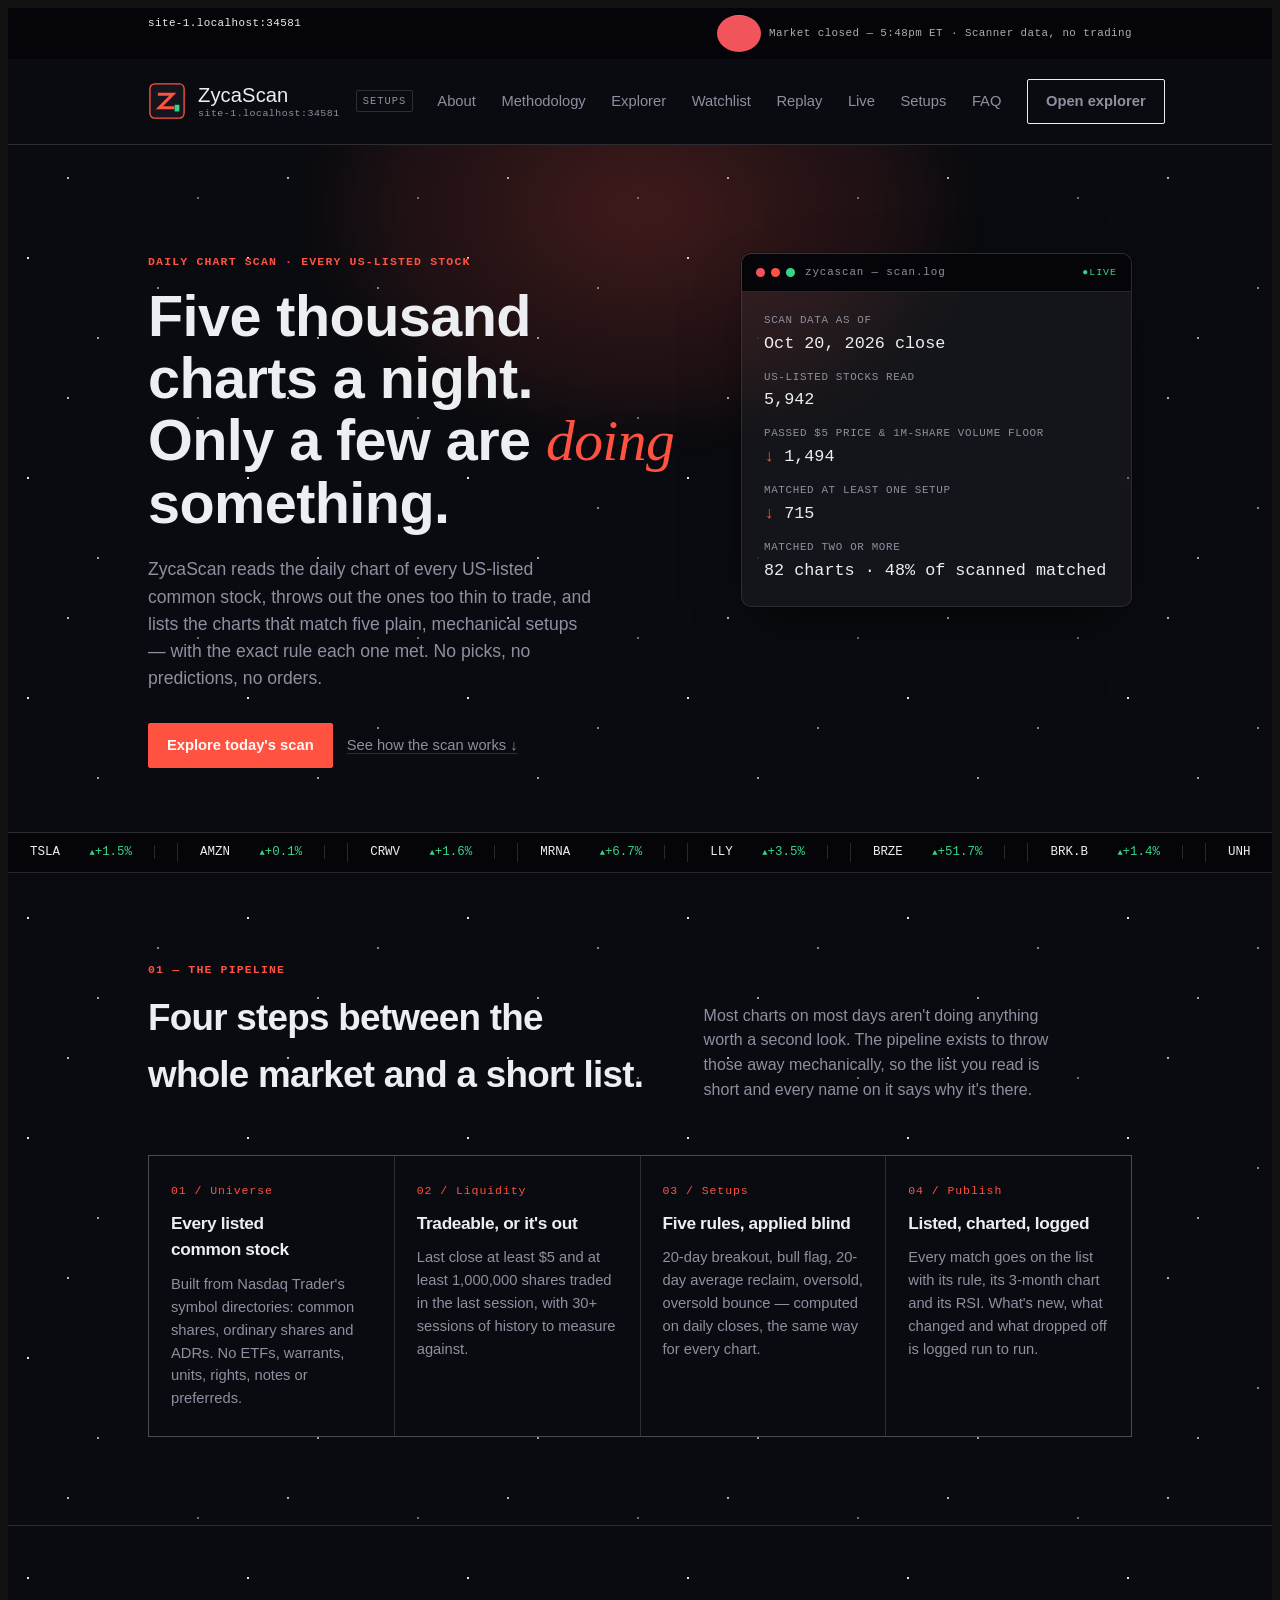
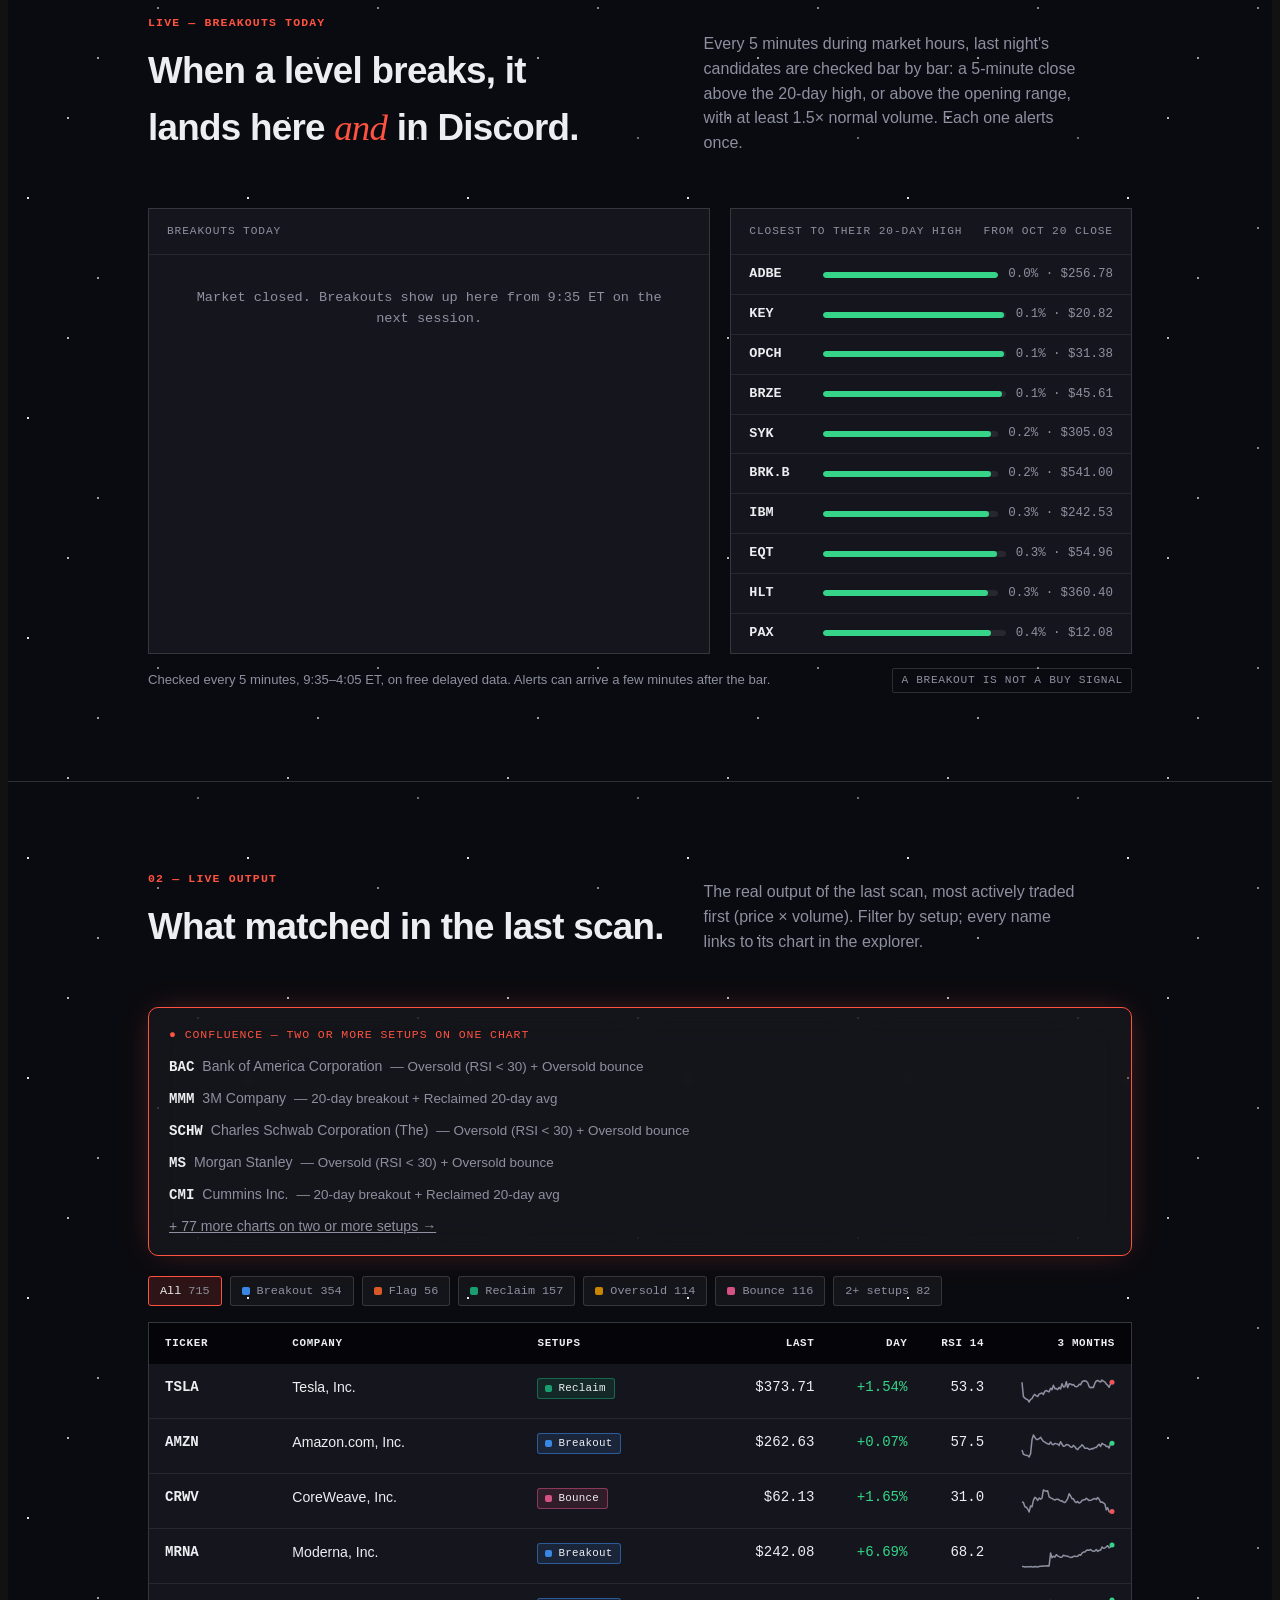
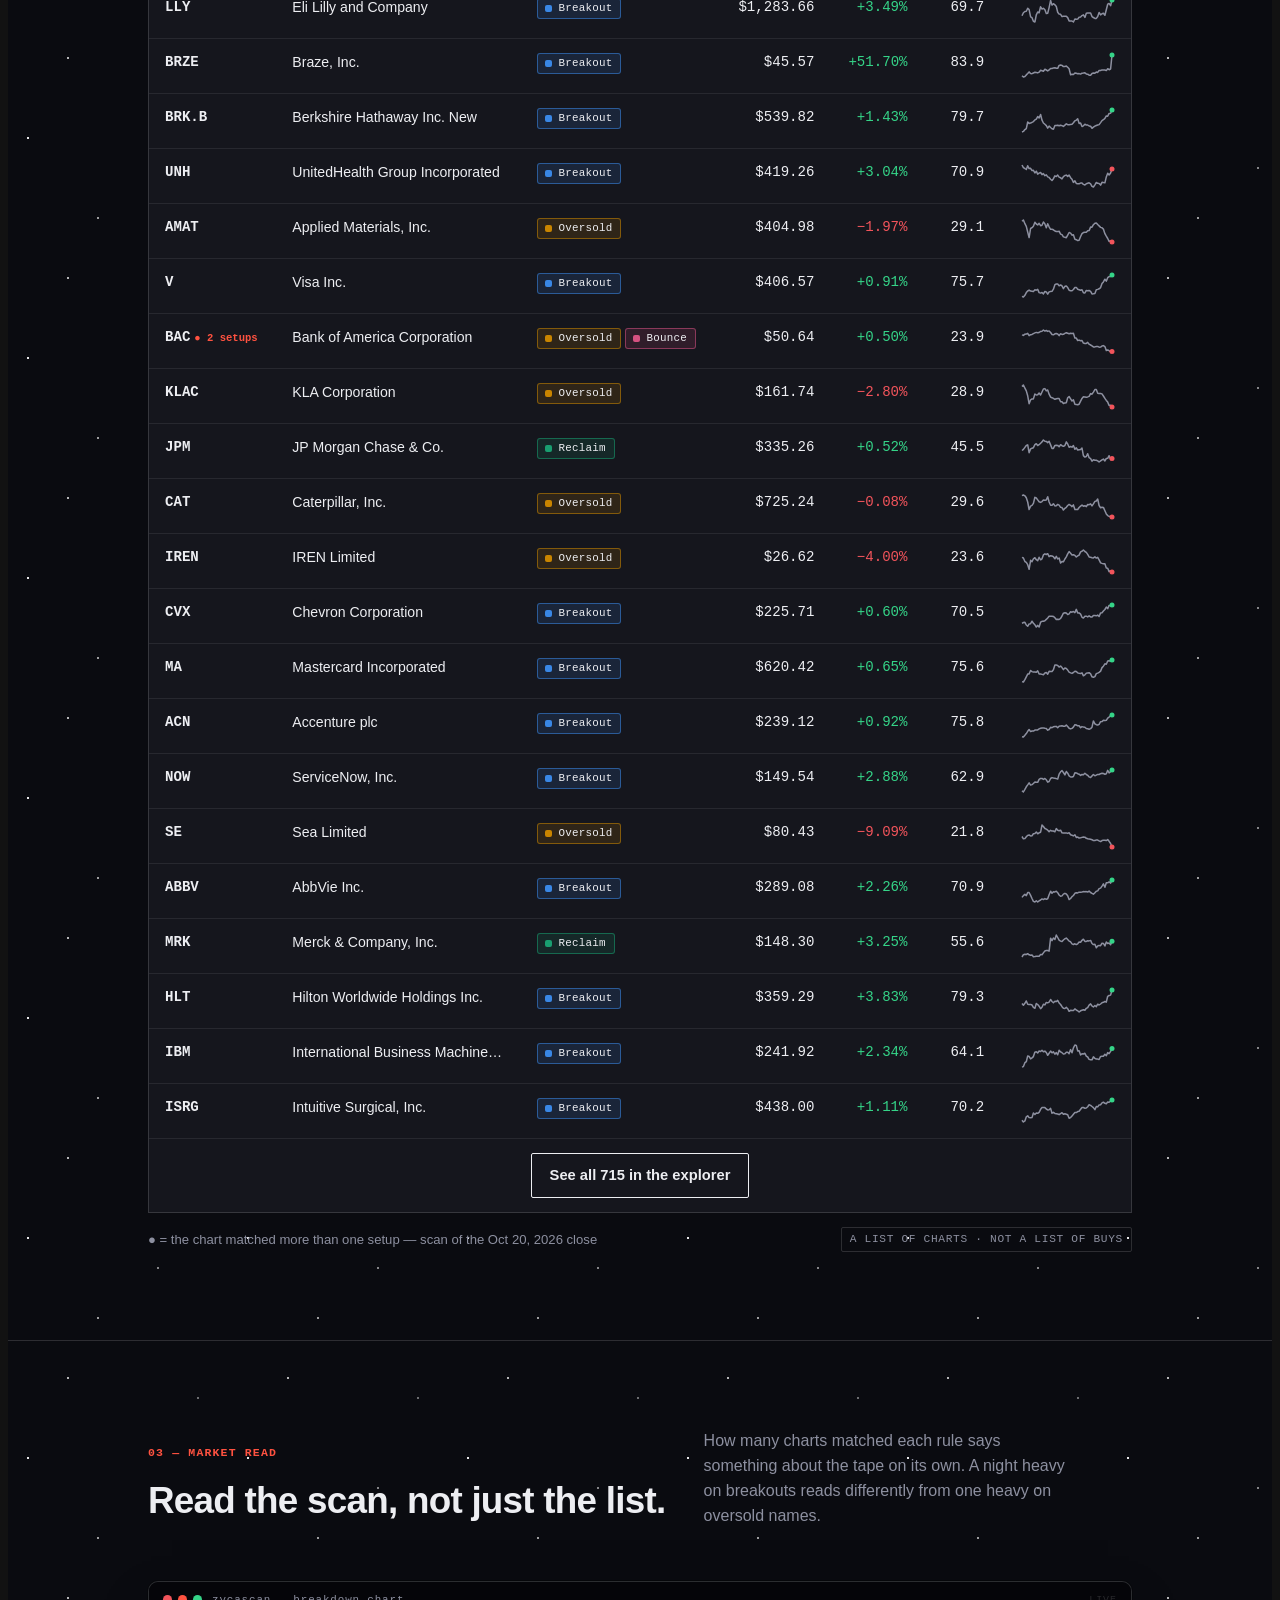
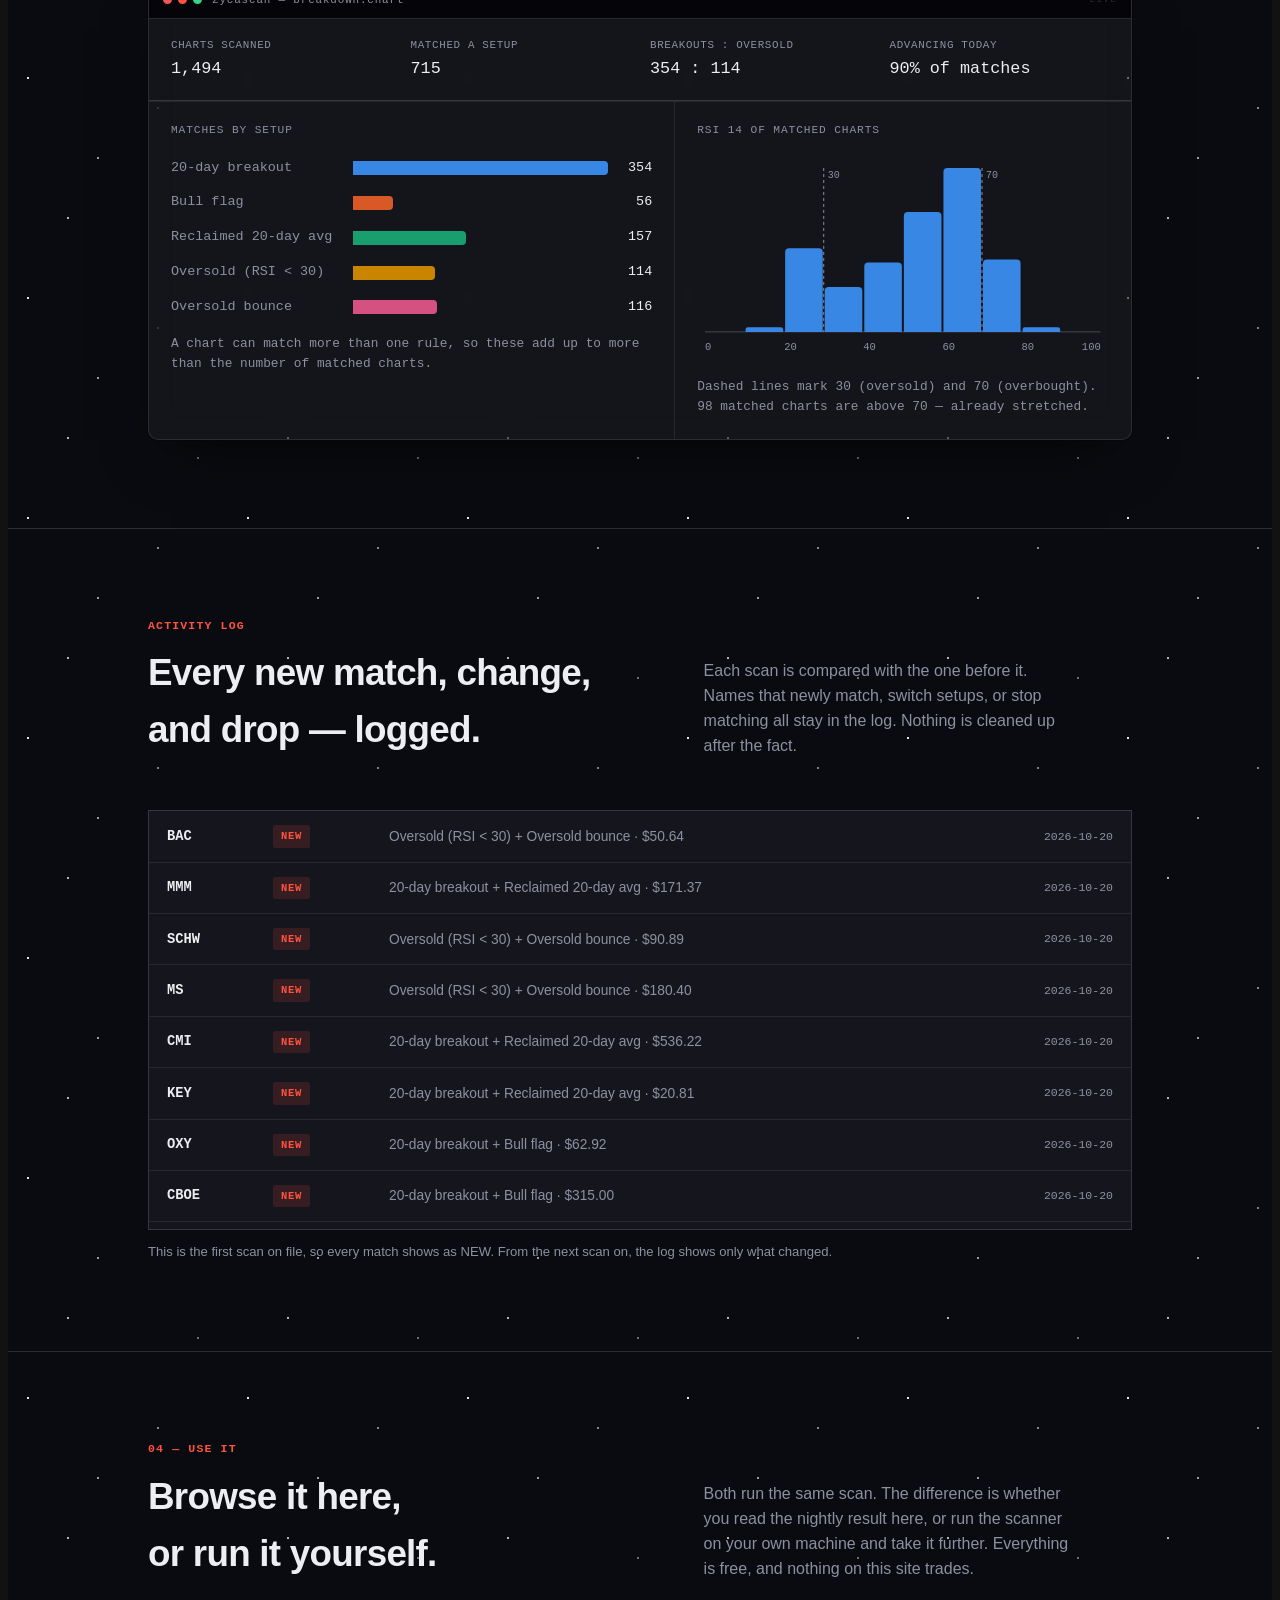
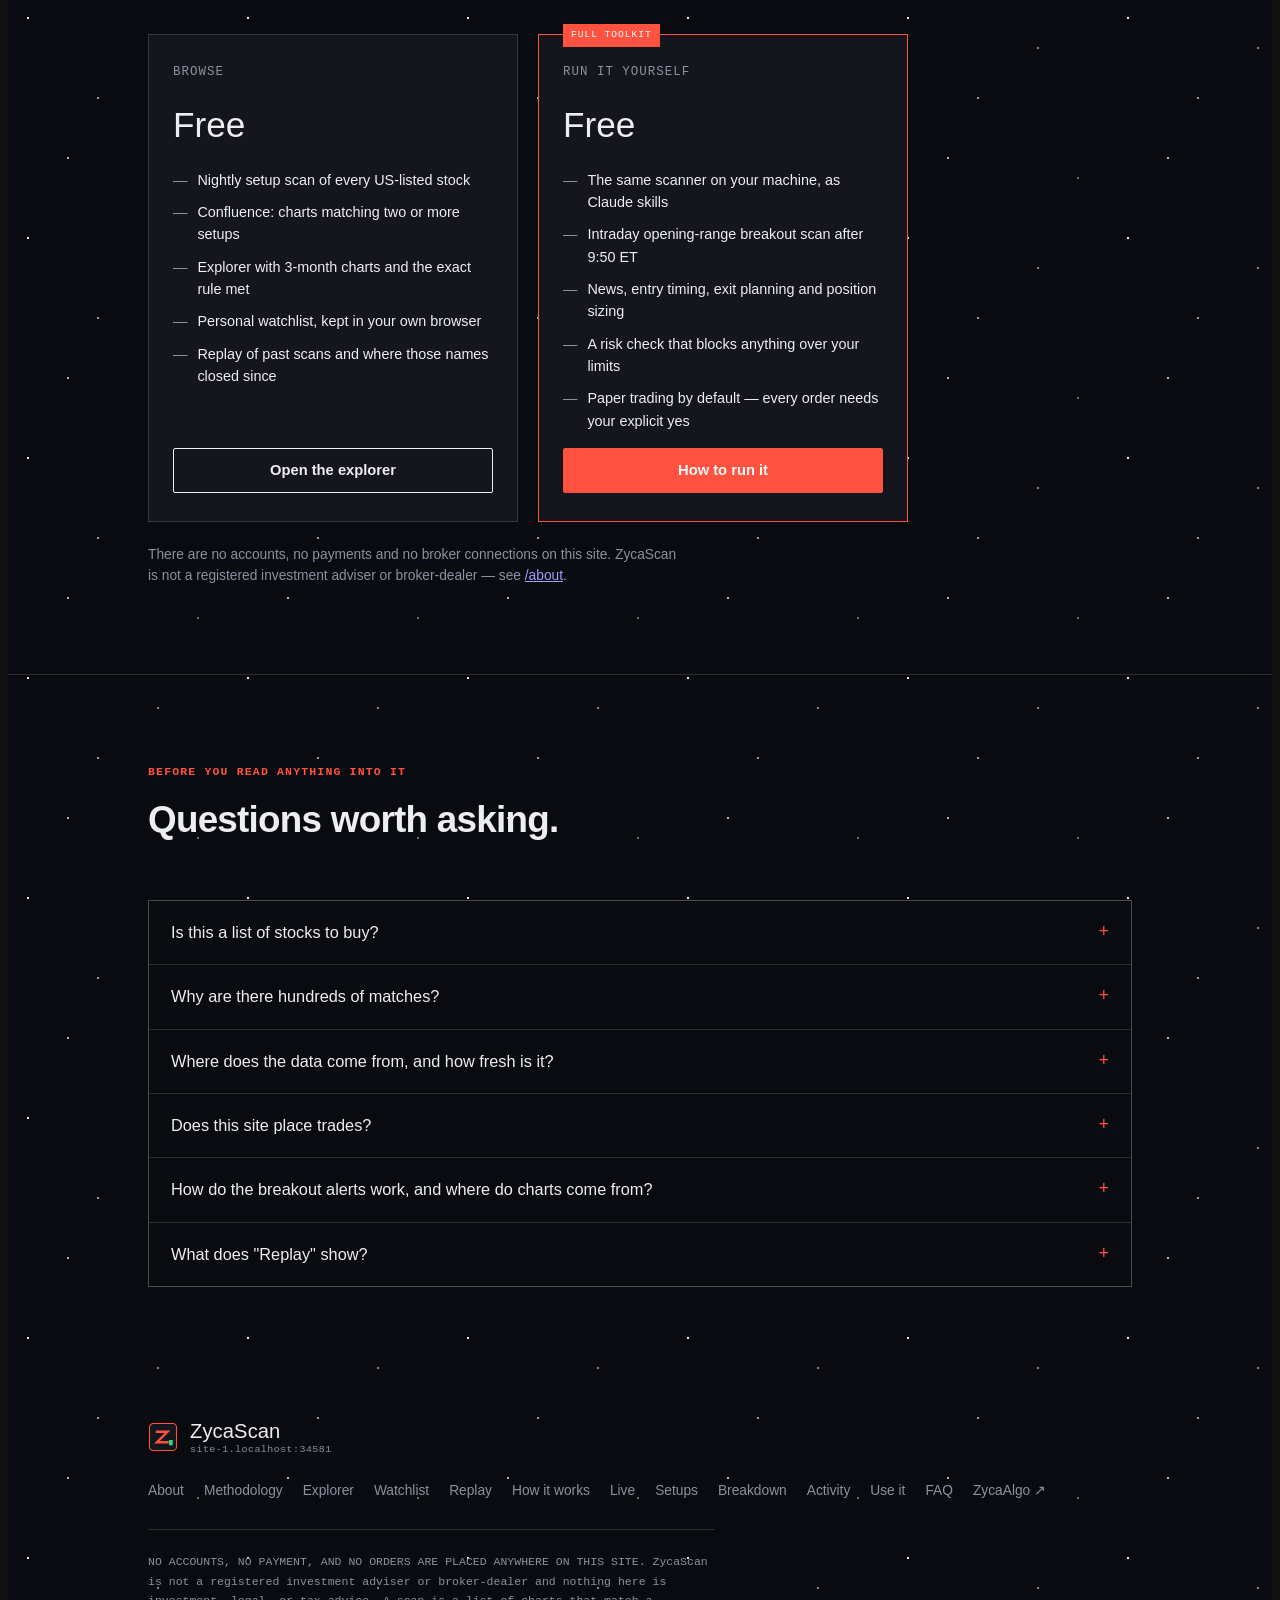
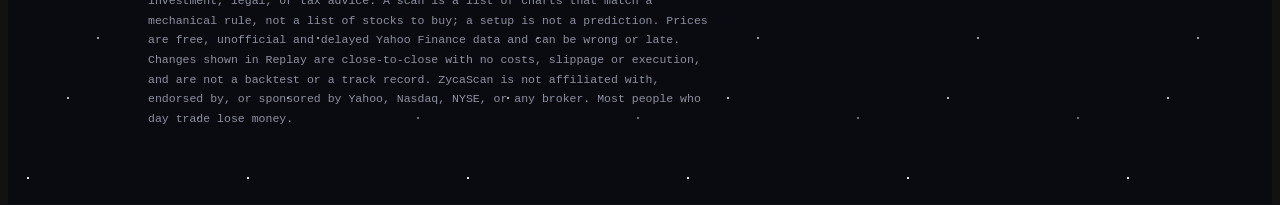
==== commit 6fddfcc2: "Host on GitHub Pages: relative links, Pages deploy workflow, live alerts from the repo - All page, a" ====
--- a/index.html
+++ b/index.html
@@ -6,9 +6,9 @@
 <title>ZycaScan &mdash; every US chart, one setup scan a day</title>
 <meta name="description" content="ZycaScan reads the daily chart of every US-listed stock, keeps the liquid ones, and lists the charts that match five mechanical setups: 20-day breakouts, bull flags, 20-day average reclaims, oversold, and oversold bounces.">
 <link rel="icon" href="data:image/svg+xml,%3Csvg xmlns='http://www.w3.org/2000/svg' viewBox='0 0 40 40'%3E%3Crect x='2' y='2' width='36' height='36' rx='5' fill='%23ff5240' stroke='%23ff5240' stroke-width='1.4'/%3E%3Cpolyline points='12,13 26,13 12,27 26,27' stroke='%230a0b10' stroke-width='3.2' stroke-linecap='square' stroke-linejoin='miter' fill='none'/%3E%3Crect x='28' y='24' width='5' height='7' fill='%2335d488'/%3E%3C/svg%3E">
-<link rel="stylesheet" href="/styles.css">
-<link rel="stylesheet" href="/scan.css">
-<script src="/app.js" defer></script>
+<link rel="stylesheet" href="styles.css">
+<link rel="stylesheet" href="scan.css">
+<script src="app.js" defer></script>
 </head>
 <body>
 <div class="il-root" id="top">
@@ -22,7 +22,7 @@
         <h1>Five thousand charts a night.<br>Only a few are <em>doing</em> something.</h1>
         <p class="il-hero-sub">ZycaScan reads the daily chart of every US-listed common stock, throws out the ones too thin to trade, and lists the charts that match five plain, mechanical setups &mdash; with the exact rule each one met. No picks, no predictions, no orders.</p>
         <div class="il-hero-cta">
-          <a class="il-btn il-btn-primary" href="/explorer">Explore today's scan</a>
+          <a class="il-btn il-btn-primary" href="explorer">Explore today's scan</a>
           <a class="il-link" href="#how">See how the scan works &darr;</a>
         </div>
       </div>
@@ -153,7 +153,7 @@
             <tr><td colspan="7" class="zs-muted">Loading the last scan&hellip;</td></tr>
           </tbody>
         </table>
-        <div class="zs-more"><a class="il-btn" id="more-link" href="/explorer">See every match in the explorer</a></div>
+        <div class="zs-more"><a class="il-btn" id="more-link" href="explorer">See every match in the explorer</a></div>
       </div>
       <div class="il-caption">
         <span>&#9679; = the chart matched more than one setup<span id="signals-asof"></span></span>
@@ -235,7 +235,7 @@
             <li>Personal watchlist, kept in your own browser</li>
             <li>Replay of past scans and where those names closed since</li>
           </ul>
-          <a class="il-btn" href="/explorer">Open the explorer</a>
+          <a class="il-btn" href="explorer">Open the explorer</a>
         </div>
         <div class="il-tier il-tier-featured zs-tier-run">
           <span class="il-tier-name">Run it yourself</span>
@@ -247,10 +247,10 @@
             <li>A risk check that blocks anything over your limits</li>
             <li>Paper trading by default &mdash; every order needs your explicit yes</li>
           </ul>
-          <a class="il-btn il-btn-primary" href="/methodology#run-it">How to run it</a>
-        </div>
-      </div>
-      <p class="il-tier-note">There are no accounts, no payments and no broker connections on this site. ZycaScan is not a registered investment adviser or broker-dealer &mdash; see <a href="/about#legal">/about</a>.</p>
+          <a class="il-btn il-btn-primary" href="methodology#run-it">How to run it</a>
+        </div>
+      </div>
+      <p class="il-tier-note">There are no accounts, no payments and no broker connections on this site. ZycaScan is not a registered investment adviser or broker-dealer &mdash; see <a href="about#legal">/about</a>.</p>
     </div>
   </section>
 
@@ -281,7 +281,7 @@
         </details>
         <details class="il-faq-item">
           <summary>How do the breakout alerts work, and where do charts come from?</summary>
-          <div class="il-faq-body">Each night the scan sets a 20-day-high level for up to 150 candidates. Every 5 minutes during market hours, a 5-minute bar that closes above its level (or above the opening range) on at least 1.5&times; normal volume is posted to Discord once and listed in the Live section. Detection runs on free Yahoo data. The interactive charts in the explorer are TradingView's own embedded widget, on TradingView's data, so prices can differ slightly. See <a href="/methodology#alerts">the methodology</a> for the exact rules.</div>
+          <div class="il-faq-body">Each night the scan sets a 20-day-high level for up to 150 candidates. Every 5 minutes during market hours, a 5-minute bar that closes above its level (or above the opening range) on at least 1.5&times; normal volume is posted to Discord once and listed in the Live section. Detection runs on free Yahoo data. The interactive charts in the explorer are TradingView's own embedded widget, on TradingView's data, so prices can differ slightly. See <a href="methodology#alerts">the methodology</a> for the exact rules.</div>
         </details>
         <details class="il-faq-item">
           <summary>What does "Replay" show?</summary>
@@ -368,16 +368,16 @@
       '<tr><td colspan="7" class="zs-muted">Nothing matched this setup in the last scan.</td></tr>';
     var more = document.getElementById('more-link');
     more.textContent = rows.length > TOP_N ? 'See all ' + ZS.int(rows.length) + ' in the explorer' : 'Open the explorer';
-    more.href = '/explorer' + (filter !== 'all' ? '?setup=' + filter : '');
+    more.href = 'explorer' + (filter !== 'all' ? '?setup=' + filter : '');
   }
 
   document.getElementById('signals-tbody').addEventListener('click', function (e) {
     var tr = e.target.closest('tr[data-s]');
-    if (tr) location.href = '/explorer?s=' + encodeURIComponent(tr.getAttribute('data-s'));
+    if (tr) location.href = 'explorer?s=' + encodeURIComponent(tr.getAttribute('data-s'));
   });
   document.getElementById('signals-tbody').addEventListener('keydown', function (e) {
     var tr = e.target.closest('tr[data-s]');
-    if (tr && (e.key === 'Enter' || e.key === ' ')) { e.preventDefault(); location.href = '/explorer?s=' + encodeURIComponent(tr.getAttribute('data-s')); }
+    if (tr && (e.key === 'Enter' || e.key === ' ')) { e.preventDefault(); location.href = 'explorer?s=' + encodeURIComponent(tr.getAttribute('data-s')); }
   });
 
   function confluence(d) {
@@ -386,10 +386,10 @@
     // three-setup charts first, then the most traded
     multi.sort(function (a, b) { return b.set.length - a.set.length || b.dv - a.dv; });
     document.getElementById('confluence-list').innerHTML = multi.slice(0, 5).map(function (h) {
-      return '<div class="il-cluster-item"><a class="il-cluster-ticker" href="/explorer?s=' + encodeURIComponent(h.s) + '">' + ZS.esc(h.s) + '</a>' +
+      return '<div class="il-cluster-item"><a class="il-cluster-ticker" href="explorer?s=' + encodeURIComponent(h.s) + '">' + ZS.esc(h.s) + '</a>' +
         '<span class="il-cluster-company">' + ZS.esc(h.n) + '</span>' +
         '<span class="il-cluster-insiders">' + h.set.map(function (s) { return ZS.SETUP[s] ? ZS.SETUP[s].label : s; }).join(' + ') + '</span></div>';
-    }).join('') + (multi.length > 5 ? '<div class="il-cluster-item zs-muted"><a href="/explorer?setup=multi">+ ' + (multi.length - 5) + ' more charts on two or more setups &rarr;</a></div>' : '');
+    }).join('') + (multi.length > 5 ? '<div class="il-cluster-item zs-muted"><a href="explorer?setup=multi">+ ' + (multi.length - 5) + ' more charts on two or more setups &rarr;</a></div>' : '');
     document.getElementById('confluence-highlight').hidden = false;
   }
 
@@ -426,7 +426,7 @@
 
   // Live breakouts + closest to their level
   Promise.all([
-    ZS.load('alerts/today.json').catch(function () { return null; }),
+    ZS.loadLive('alerts/today.json').catch(function () { return null; }),
     ZS.load('alerts/candidates.json').catch(function () { return null; })
   ]).then(function (res) {
     var today = res[0], cand = res[1];
@@ -448,7 +448,7 @@
           ' · ' + ZS.pct(x.over, 1) + (x.vol != null ? ' · ' + x.vol.toFixed(1) + '× vol' : '') + (x.gap ? ' · gap' : '');
         return '<div class="zs-break-row">' +
           '<span class="zs-break-time">' + ZS.esc(x.bar) + '</span>' +
-          '<a class="zs-break-sym" href="/explorer?s=' + encodeURIComponent(x.s) + '">' + ZS.esc(x.s) + '</a>' +
+          '<a class="zs-break-sym" href="explorer?s=' + encodeURIComponent(x.s) + '">' + ZS.esc(x.s) + '</a>' +
           '<span class="zs-break-kind zs-k-' + x.type + '">' + (x.type === '20d' ? '20-DAY HIGH' : 'OPEN RANGE') + '</span>' +
           '<span class="zs-break-detail" title="' + ZS.esc(x.n || '') + '">' + detail + '</span>' +
           '<a class="zs-break-link" href="https://www.tradingview.com/chart/?symbol=' + encodeURIComponent(x.s) + '" target="_blank" rel="noopener">TradingView &#8599;</a>' +
@@ -467,7 +467,7 @@
     if (cand) document.getElementById('near-asof').textContent = 'from ' + ZS.dateLabel(cand.as_of, false) + ' close';
     near.innerHTML = rows.length ? rows.map(function (x) {
       var w = Math.max(4, 100 - x.dist * 20); // 0% away = full bar, 5%+ away = nearly empty
-      return '<div class="zs-near-row"><a class="zs-break-sym" href="/explorer?s=' + encodeURIComponent(x.s) + '">' + ZS.esc(x.s) + '</a>' +
+      return '<div class="zs-near-row"><a class="zs-break-sym" href="explorer?s=' + encodeURIComponent(x.s) + '">' + ZS.esc(x.s) + '</a>' +
         '<span class="zs-near-bar" title="' + x.dist.toFixed(2) + '% below ' + ZS.money(x.level) + '"><i style="width:' + w.toFixed(0) + '%"></i></span>' +
         '<span class="zs-near-val">' + x.dist.toFixed(1) + '% · ' + ZS.money(x.level) + '</span></div>';
     }).join('') : '<div class="il-activity-empty">No levels set yet. They are built after each nightly scan.</div>';
